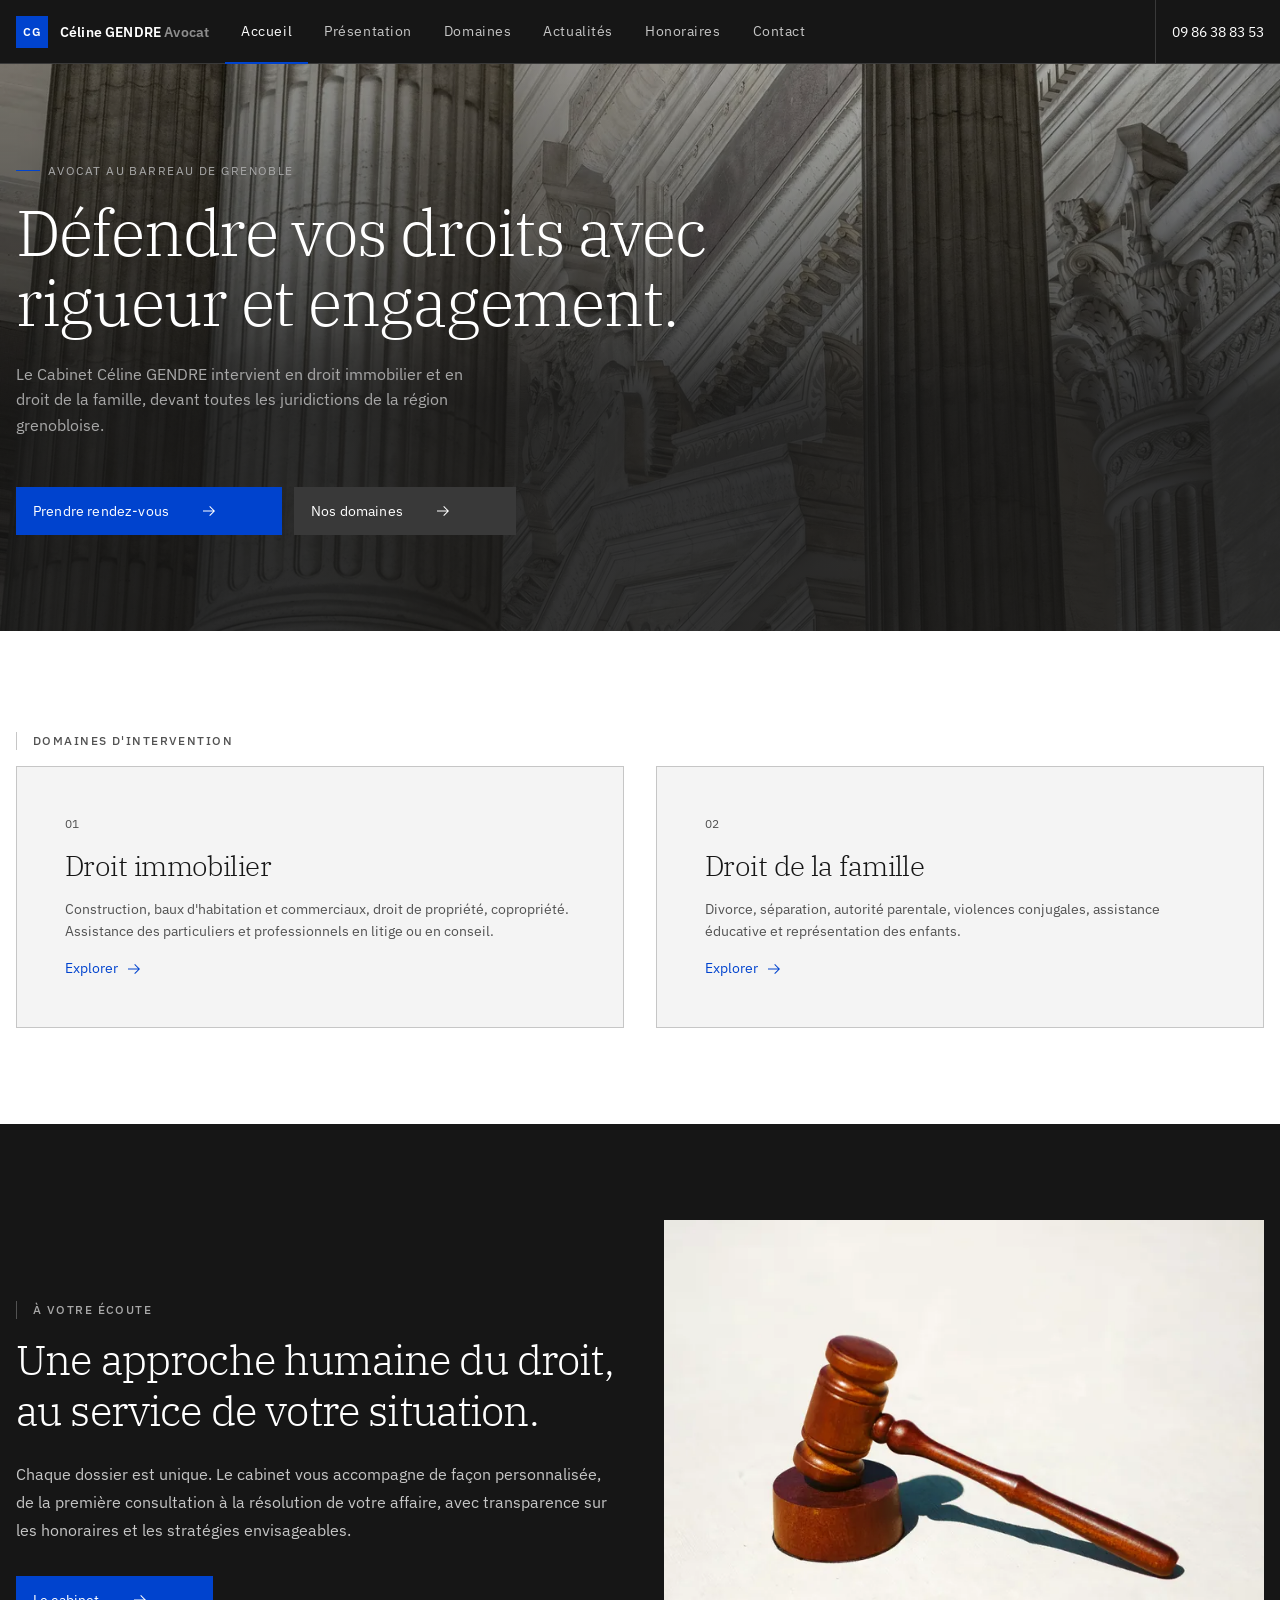
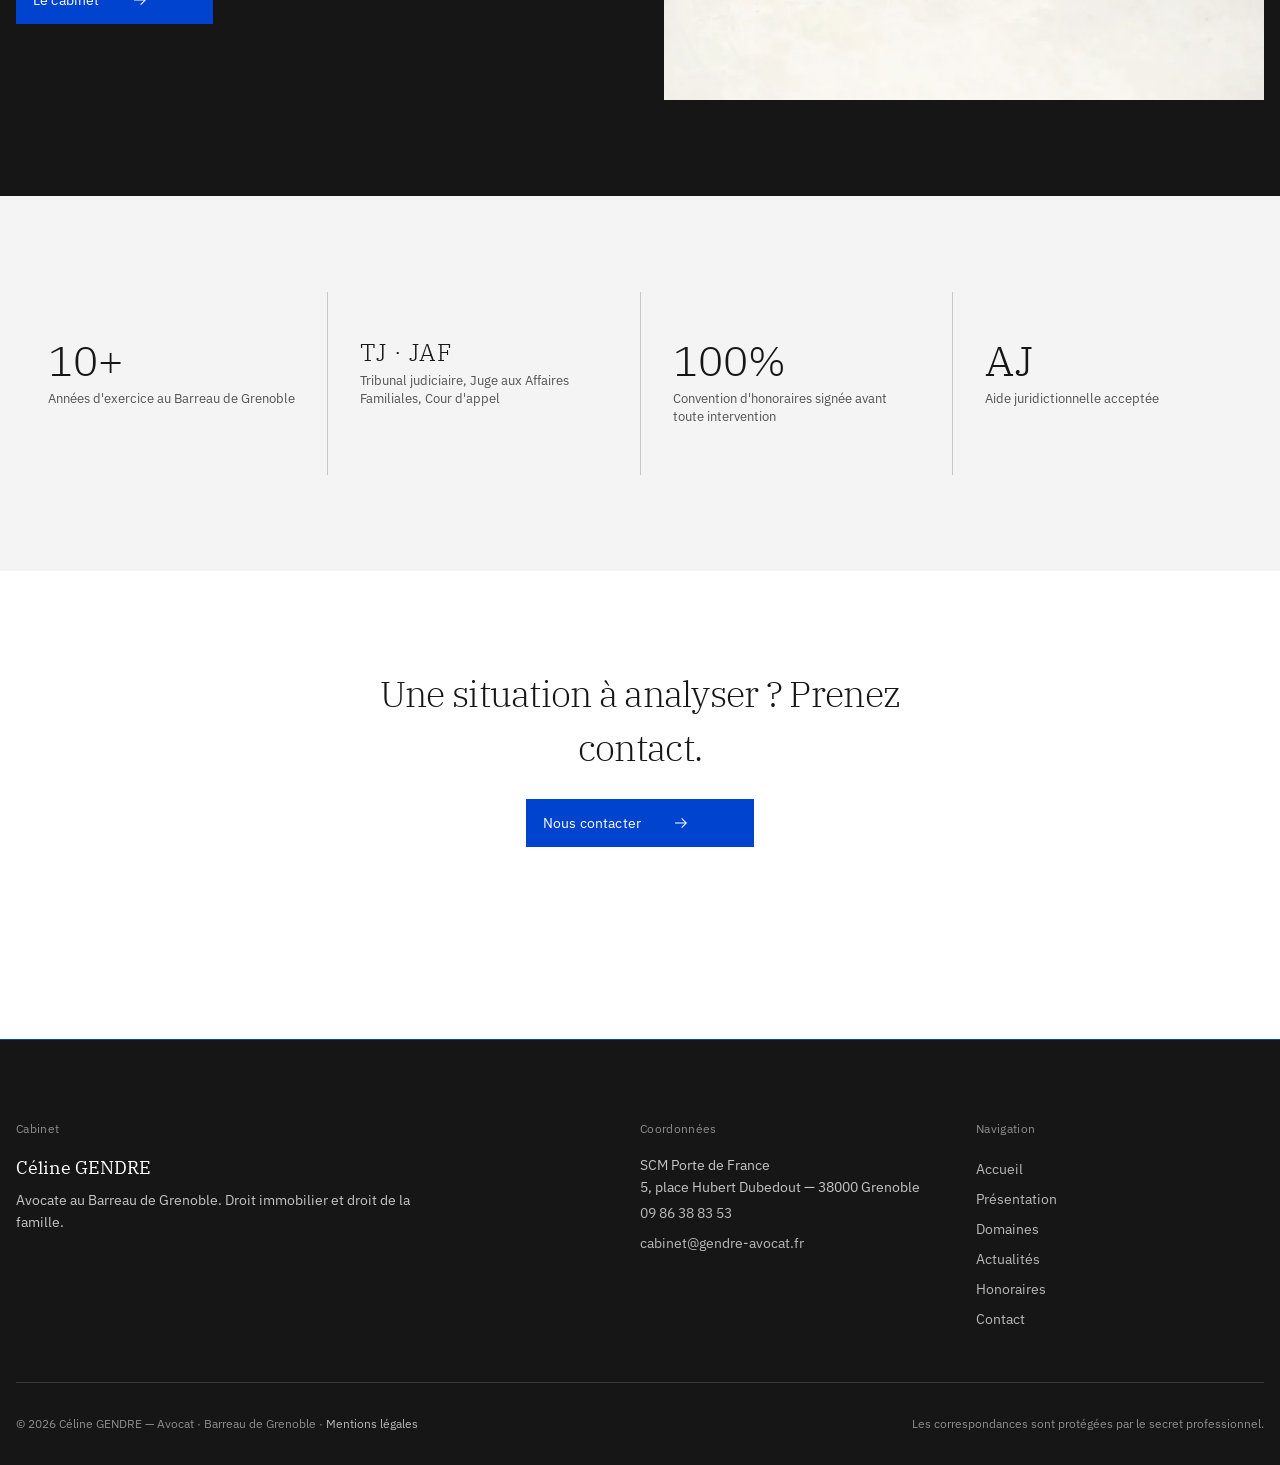
==== index.html @ 523e9cae "fix(audit): P1–P3 fixes — perf, a11y, theming, responsive, distill - Perf: add fetchpriority preload" ====
<!DOCTYPE html>
<html lang="fr">
<head>
<meta charset="UTF-8" />
<meta name="viewport" content="width=device-width, initial-scale=1" />
<title>Cabinet Céline GENDRE — Avocate à Grenoble</title>
<meta name="description" content="Cabinet d'avocat à Grenoble spécialisé en droit immobilier et droit de la famille. Céline GENDRE, avocate au Barreau de Grenoble." />
<link rel="canonical" href="https://gendre-avocat.fr/" />
<meta property="og:type" content="website" />
<meta property="og:url" content="https://gendre-avocat.fr/" />
<meta property="og:title" content="Cabinet Céline GENDRE — Avocate à Grenoble" />
<meta property="og:description" content="Cabinet d'avocat à Grenoble spécialisé en droit immobilier et droit de la famille. Céline GENDRE, avocate au Barreau de Grenoble." />
<meta property="og:image" content="https://gendre-avocat.fr/assets/images/image-5.webp" />
<meta name="twitter:card" content="summary_large_image" />
<link rel="preload" as="image" href="assets/images/image-5.webp" fetchpriority="high" />
<link rel="stylesheet" href="assets/carbon.css" />
<style>
  /* ---- Hero pleine page ---- */
  .hero {
    position: relative;
    min-height: 560px;
    display: flex;
    align-items: flex-end;
    background-image: url('assets/images/image-5.webp');
    background-size: cover;
    background-position: center;
    padding: var(--sp-12) 0;
  }
  .hero::before {
    content: '';
    position: absolute;
    inset: 0;
    background: linear-gradient(to top, rgba(22,22,22,0.88) 40%, rgba(22,22,22,0.30) 100%);
  }
  .hero > .cds-container { position: relative; z-index: 1; }
  @media (max-width: 671px) { .hero { min-height: 360px; } }

  .hero__eyebrow {
    font-size: 12px;
    letter-spacing: 0.12em;
    text-transform: uppercase;
    color: var(--text-placeholder);
    margin-bottom: var(--sp-05);
    display: flex;
    align-items: center;
    gap: var(--sp-03);
  }
  .hero__eyebrow::before { content: ''; display: block; width: 24px; height: 1px; background: var(--interactive); }
  .hero__title {
    font-family: 'IBM Plex Serif', Georgia, serif;
    font-size: clamp(36px, 6vw, 64px);
    font-weight: 300;
    line-height: 1.1;
    color: var(--text-on-color);
    max-width: 720px;
    margin-bottom: var(--sp-06);
  }
  .hero__subtitle {
    font-size: 16px;
    color: var(--text-placeholder);
    max-width: 480px;
    margin-bottom: var(--sp-09);
    line-height: 1.6;
  }
  .hero__actions { display: flex; flex-wrap: wrap; gap: var(--sp-04); }

  /* ---- Section Domaines ---- */
  .home-domains { padding: var(--sp-12) 0; }
  .home-domains__grid {
    display: grid;
    grid-template-columns: 1fr;
    gap: var(--sp-05);
  }
  @media (min-width: 672px) {
    .home-domains__grid { grid-template-columns: 1fr 1fr; gap: var(--sp-07); }
  }

  .domain-card {
    background: var(--layer-01);
    border: 1px solid var(--border-subtle);
    padding: var(--sp-09);
    display: flex;
    flex-direction: column;
    gap: var(--sp-05);
    text-decoration: none;
    color: var(--text-primary);
    transition: background-color 110ms cubic-bezier(0.2,0,.38,.9);
  }
  .domain-card:hover { background: var(--layer-hover-01); color: var(--text-primary); text-decoration: none; }
  .domain-card__num { font-size: 12px; letter-spacing: 0.32px; color: var(--text-secondary); }
  .domain-card__title {
    font-family: 'IBM Plex Serif', Georgia, serif;
    font-size: 28px;
    font-weight: 300;
    line-height: 1.2;
  }
  .domain-card__body { font-size: 14px; line-height: 22px; color: var(--text-secondary); flex: 1; }
  .domain-card__link {
    display: inline-flex;
    align-items: center;
    gap: var(--sp-03);
    font-size: 14px;
    color: var(--interactive);
    margin-top: auto;
  }
  .domain-card__link svg { transition: transform 110ms cubic-bezier(0.2,0,.38,.9); }
  .domain-card:hover .domain-card__link svg { transform: translateX(4px); }

  /* ---- Section Approche ---- */
  .home-approche {
    background: var(--header-bg);
    color: var(--text-on-color);
    padding: var(--sp-12) 0;
  }
  .home-approche__grid {
    display: grid;
    grid-template-columns: 1fr;
    gap: var(--sp-09);
    align-items: center;
  }
  @media (min-width: 1056px) {
    .home-approche__grid { grid-template-columns: 1fr 1fr; }
  }
  .home-approche__title {
    font-family: 'IBM Plex Serif', Georgia, serif;
    font-size: clamp(28px, 4vw, 42px);
    font-weight: 300;
    line-height: 1.2;
    color: var(--text-on-color);
    margin-bottom: var(--sp-06);
  }
  .home-approche__body { font-size: 16px; line-height: 1.75; color: var(--on-dark-mute); margin-bottom: var(--sp-07); }
  .home-approche__img {
    width: 100%;
    aspect-ratio: 4/3;
    object-fit: cover;
    display: block;
  }

  /* ---- Chiffres ---- */
  .home-stats { padding: var(--sp-12) 0; background: var(--layer-01); }
  .home-stats__grid {
    display: grid;
    grid-template-columns: repeat(2, 1fr);
    gap: 1px;
    background: var(--border-subtle);
  }
  @media (min-width: 672px) {
    .home-stats__grid { grid-template-columns: repeat(4, 1fr); }
  }
  .stat-cell {
    background: var(--layer-01);
    padding: var(--sp-09) var(--sp-07);
    display: flex;
    flex-direction: column;
    gap: var(--sp-03);
  }
  .stat-cell__num {
    font-family: 'IBM Plex Serif', Georgia, serif;
    font-size: 42px;
    font-weight: 300;
    color: var(--text-primary);
    line-height: 1;
  }
  .stat-cell__label { font-size: 13px; color: var(--text-secondary); line-height: 1.4; }
  .stat-cell__num--text { font-size: 24px; letter-spacing: 0.04em; }

  /* ---- CTA ---- */
  .home-cta { padding: var(--sp-12) 0; text-align: center; }
  .home-cta__title {
    font-family: 'IBM Plex Serif', Georgia, serif;
    font-size: clamp(24px, 3vw, 36px);
    font-weight: 300;
    margin-bottom: var(--sp-06);
    max-width: 560px;
    margin-left: auto;
    margin-right: auto;
  }
</style>
</head>
<body>

<a href="#main-content" class="sr-only focusable">Aller au contenu principal</a>

<header class="cds-header">
  <div class="cds-header__inner">
    <a class="cds-header__brand" href="index.html">
      <span class="cds-header__brand-mark" aria-hidden="true"></span>
      <span>Céline GENDRE&nbsp;<span style="color:var(--on-dark-subtle);">Avocat</span></span>
    </a>
    <button class="cds-header__menu-toggle" data-menu-toggle aria-label="Menu" aria-expanded="false">
      <svg width="20" height="20" viewBox="0 0 32 32" fill="currentColor"><rect x="4" y="8" width="24" height="2"/><rect x="4" y="15" width="24" height="2"/><rect x="4" y="22" width="24" height="2"/></svg>
    </button>
    <nav class="cds-header__nav" aria-label="Navigation principale">
      <a href="index.html" aria-current="page">Accueil</a>
      <a href="presentation.html">Présentation</a>
      <a href="domaines.html">Domaines</a>
      <a href="actualites.html">Actualités</a>
      <a href="honoraires.html">Honoraires</a>
      <a href="contact.html">Contact</a>
    </nav>
    <div class="cds-header__spacer"></div>
    <a class="cds-header__action" href="tel:+33986388353"><span style="font-variant-numeric:tabular-nums;">09 86 38 83 53</span></a>
  </div>
</header>

<main id="main-content">

  <section class="hero">
    <div class="cds-container">
      <p class="hero__eyebrow">Avocat au Barreau de Grenoble</p>
      <h1 class="hero__title">Défendre vos droits avec rigueur et engagement.</h1>
      <p class="hero__subtitle">Le Cabinet Céline GENDRE intervient en droit immobilier et en droit de la famille, devant toutes les juridictions de la région grenobloise.</p>
      <div class="hero__actions">
        <a class="cds-btn cds-btn--primary" href="contact.html">
          Prendre rendez-vous
          <svg class="cds-btn__icon" viewBox="0 0 32 32" fill="currentColor"><path d="M18 6l-1.43 1.39L24.15 15H4v2h20.15l-7.58 7.61L18 26l10-10z"/></svg>
        </a>
        <a class="cds-btn cds-btn--secondary" href="domaines.html">
          Nos domaines
          <svg class="cds-btn__icon" viewBox="0 0 32 32" fill="currentColor"><path d="M18 6l-1.43 1.39L24.15 15H4v2h20.15l-7.58 7.61L18 26l10-10z"/></svg>
        </a>
      </div>
    </div>
  </section>

  <section class="home-domains">
    <div class="cds-container">
      <span class="cds-eyebrow">Domaines d'intervention</span>
      <div class="home-domains__grid">
        <a class="domain-card" href="domaines.html#immobilier">
          <span class="domain-card__num">01</span>
          <h2 class="domain-card__title">Droit immobilier</h2>
          <p class="domain-card__body">Construction, baux d'habitation et commerciaux, droit de propriété, copropriété. Assistance des particuliers et professionnels en litige ou en conseil.</p>
          <span class="domain-card__link">
            Explorer
            <svg width="16" height="16" viewBox="0 0 32 32" fill="currentColor"><path d="M18 6l-1.43 1.39L24.15 15H4v2h20.15l-7.58 7.61L18 26l10-10z"/></svg>
          </span>
        </a>
        <a class="domain-card" href="domaines.html#famille">
          <span class="domain-card__num">02</span>
          <h2 class="domain-card__title">Droit de la famille</h2>
          <p class="domain-card__body">Divorce, séparation, autorité parentale, violences conjugales, assistance éducative et représentation des enfants.</p>
          <span class="domain-card__link">
            Explorer
            <svg width="16" height="16" viewBox="0 0 32 32" fill="currentColor"><path d="M18 6l-1.43 1.39L24.15 15H4v2h20.15l-7.58 7.61L18 26l10-10z"/></svg>
          </span>
        </a>
      </div>
    </div>
  </section>

  <section class="home-approche">
    <div class="cds-container">
      <div class="home-approche__grid">
        <div>
          <span class="cds-eyebrow" style="color:var(--text-placeholder); border-color:var(--text-secondary);">À votre écoute</span>
          <h2 class="home-approche__title">Une approche humaine du droit, au service de votre situation.</h2>
          <p class="home-approche__body">Chaque dossier est unique. Le cabinet vous accompagne de façon personnalisée, de la première consultation à la résolution de votre affaire, avec transparence sur les honoraires et les stratégies envisageables.</p>
          <a class="cds-btn cds-btn--primary" href="presentation.html">
            Le cabinet
            <svg class="cds-btn__icon" viewBox="0 0 32 32" fill="currentColor"><path d="M18 6l-1.43 1.39L24.15 15H4v2h20.15l-7.58 7.61L18 26l10-10z"/></svg>
          </a>
        </div>
        <img class="home-approche__img" src="assets/images/image-7.webp" alt="Consultation au cabinet d'avocat" width="640" height="480" loading="lazy" />
      </div>
    </div>
  </section>

  <section class="home-stats" aria-label="Le cabinet en chiffres">
    <div class="cds-container">
      <div class="home-stats__grid">
        <div class="stat-cell">
          <span class="stat-cell__num">10+</span>
          <span class="stat-cell__label">Années d'exercice au Barreau de Grenoble</span>
        </div>
        <div class="stat-cell">
          <span class="stat-cell__num stat-cell__num--text">TJ · JAF</span>
          <span class="stat-cell__label">Tribunal judiciaire, Juge aux Affaires Familiales, Cour d'appel</span>
        </div>
        <div class="stat-cell">
          <span class="stat-cell__num">100%</span>
          <span class="stat-cell__label">Convention d'honoraires signée avant toute intervention</span>
        </div>
        <div class="stat-cell">
          <span class="stat-cell__num">AJ</span>
          <span class="stat-cell__label">Aide juridictionnelle acceptée</span>
        </div>
      </div>
    </div>
  </section>

  <section class="home-cta">
    <div class="cds-container">
      <h2 class="home-cta__title">Une situation à analyser ? Prenez contact.</h2>
      <a class="cds-btn cds-btn--primary" href="contact.html" style="margin:0 auto;">
        Nous contacter
        <svg class="cds-btn__icon" viewBox="0 0 32 32" fill="currentColor"><path d="M18 6l-1.43 1.39L24.15 15H4v2h20.15l-7.58 7.61L18 26l10-10z"/></svg>
      </a>
    </div>
  </section>

</main>

<footer class="cds-footer">
  <div class="cds-container">
    <div class="cds-footer__grid">
      <div class="cds-footer__col">
        <h3>Cabinet</h3>
        <div class="cds-footer__brand-name">Céline GENDRE</div>
        <p class="cds-footer__tagline">Avocate au Barreau de Grenoble. Droit immobilier et droit de la famille.</p>
      </div>
      <div class="cds-footer__col">
        <h3>Coordonnées</h3>
        <ul>
          <li>SCM Porte de France</li>
          <li>5, place Hubert Dubedout — 38000 Grenoble</li>
          <li><a href="tel:+33986388353">09 86 38 83 53</a></li>
          <li><a href="mailto:cabinet@gendre-avocat.fr">cabinet@gendre-avocat.fr</a></li>
        </ul>
      </div>
      <div class="cds-footer__col">
        <h3>Navigation</h3>
        <nav aria-label="Navigation secondaire">
          <ul>
            <li><a href="index.html">Accueil</a></li>
            <li><a href="presentation.html">Présentation</a></li>
            <li><a href="domaines.html">Domaines</a></li>
            <li><a href="actualites.html">Actualités</a></li>
            <li><a href="honoraires.html">Honoraires</a></li>
            <li><a href="contact.html">Contact</a></li>
          </ul>
        </nav>
      </div>
    </div>
    <div class="cds-footer__bottom">
      <span>© 2026 Céline GENDRE — Avocat · Barreau de Grenoble · <a href="mentions-legales.html">Mentions légales</a></span>
      <span>Les correspondances sont protégées par le secret professionnel.</span>
    </div>
  </div>
</footer>

<script src="assets/site.js"></script>
</body>
</html>
---- assets/carbon.css ----
/* =========================================================
   IBM Carbon — tokens & primitives
   Cabinet Céline GENDRE — Avocat au Barreau de Grenoble
   ========================================================= */

/* IBM Plex — auto-hébergé (RGPD compliant, pas de dépendance Google) */
@font-face { font-family:'IBM Plex Sans';  src:url('fonts/ibm-plex-sans-300.woff2') format('woff2'); font-weight:300; font-style:normal; font-display:swap; }
@font-face { font-family:'IBM Plex Sans';  src:url('fonts/ibm-plex-sans-400.woff2') format('woff2'); font-weight:400; font-style:normal; font-display:swap; }
@font-face { font-family:'IBM Plex Sans';  src:url('fonts/ibm-plex-sans-500.woff2') format('woff2'); font-weight:500; font-style:normal; font-display:swap; }
@font-face { font-family:'IBM Plex Sans';  src:url('fonts/ibm-plex-sans-600.woff2') format('woff2'); font-weight:600; font-style:normal; font-display:swap; }
@font-face { font-family:'IBM Plex Serif'; src:url('fonts/ibm-plex-serif-300.woff2') format('woff2'); font-weight:300; font-style:normal; font-display:swap; }
@font-face { font-family:'IBM Plex Serif'; src:url('fonts/ibm-plex-serif-400.woff2') format('woff2'); font-weight:400; font-style:normal; font-display:swap; }
@font-face { font-family:'IBM Plex Serif'; src:url('fonts/ibm-plex-serif-500.woff2') format('woff2'); font-weight:500; font-style:normal; font-display:swap; }
@font-face { font-family:'IBM Plex Serif'; src:url('fonts/ibm-plex-serif-600.woff2') format('woff2'); font-weight:600; font-style:normal; font-display:swap; }
@font-face { font-family:'IBM Plex Mono';  src:url('fonts/ibm-plex-mono-400.woff2') format('woff2'); font-weight:400; font-style:normal; font-display:swap; }
@font-face { font-family:'IBM Plex Mono';  src:url('fonts/ibm-plex-mono-500.woff2') format('woff2'); font-weight:500; font-style:normal; font-display:swap; }

/* ---------- Reset minimal ---------- */
*,
*::before,
*::after { box-sizing: border-box; }

html { scroll-behavior: smooth; }

html, body { margin: 0; padding: 0; }

body {
  font-family: 'IBM Plex Sans', 'Helvetica Neue', Arial, sans-serif;
  font-size: 16px;
  line-height: 1.5;
  color: var(--text-primary);
  background-color: var(--background);
  -webkit-font-smoothing: antialiased;
  text-rendering: optimizeLegibility;
}

img { max-width: 100%; display: block; }

button { font-family: inherit; cursor: pointer; }

a { color: var(--interactive); text-decoration: none; }
a:hover { color: var(--interactive-hover); text-decoration: underline; }
a:visited { color: var(--interactive); } /* on garde l'interactif sobre, pas de violet */

/* Focus universel — Carbon style */
:focus-visible {
  outline: 2px solid var(--interactive);
  outline-offset: 0;
}

/* ---------- Tokens (custom props) ---------- */
:root {
  /* Couleurs */
  --background: #ffffff;
  --layer-01: #f4f4f4;
  --layer-02: #ffffff;
  --layer-hover-01: #e8e8e8;
  --layer-active-01: #c6c6c6;
  --layer-selected-01: #e0e0e0;
  --layer-selected-inverse: #393939;

  --text-primary: #161616;
  --text-secondary: #525252;
  --text-placeholder: #a8a8a8;
  --text-on-color: #ffffff;
  --text-disabled: #c6c6c6;

  --interactive: #0043ce;         /* Blue 70 — 7,06:1 sur blanc (WCAG AAA) */
  --interactive-hover: #002d9c;  /* Blue 80 */
  --interactive-active: #001d6c; /* Blue 90 */

  --border-subtle: #c6c6c6;
  --border-strong: #8d8d8d;
  --border-inverse: #161616;
  --border-interactive: #0043ce;

  --support-error: #da1e28;
  --support-success: #24a148;
  --support-warning: #f1c21b;
  --support-info: #0043ce;

  --header-bg: #161616;
  --header-border: #393939;

  /* Spacing — multiples de 8px (sauf 02/01 micro) */
  --sp-01: 2px;
  --sp-02: 4px;
  --sp-03: 8px;
  --sp-04: 12px;
  --sp-05: 16px;
  --sp-06: 24px;
  --sp-07: 32px;
  --sp-08: 40px;
  --sp-09: 48px;
  --sp-10: 64px;
  --sp-11: 80px;
  --sp-12: 96px;
  --sp-13: 160px;

  /* Texte sur fonds sombres */
  --on-dark-mute: #c6c6c6;
  --on-dark-subtle: #8d8d8d;

  /* Overlays */
  --overlay-dark: rgba(22, 22, 22, 0.72);

  /* Header interaction */
  --header-hover: var(--header-hover);
  --btn-secondary-hover: #4c4c4c;

  /* Grid */
  --max-w: 1584px;

  /* Motion */
  --dur-fast-01: 70ms;
  --dur-fast-02: 110ms;
  --dur-mod-01: 150ms;
  --dur-mod-02: 240ms;
  --easing-standard: cubic-bezier(0.2, 0, 0.38, 0.9);
  --easing-entrance: cubic-bezier(0, 0, 0.38, 0.9);
  --easing-exit: cubic-bezier(0.2, 0, 1, 0.9);
}

/* ---------- Typographie tokens ---------- */
.t-label-01      { font-size: 12px; line-height: 16px; letter-spacing: 0.32px; font-weight: 400; }
.t-helper-01     { font-size: 12px; line-height: 16px; letter-spacing: 0.32px; font-weight: 400; color: var(--text-secondary); }
.t-body-c-01     { font-size: 14px; line-height: 18px; letter-spacing: 0.16px; font-weight: 400; }
.t-body-c-02     { font-size: 16px; line-height: 22px; letter-spacing: 0;      font-weight: 400; }
.t-body-01       { font-size: 14px; line-height: 20px; letter-spacing: 0.16px; font-weight: 400; }
.t-body-02       { font-size: 16px; line-height: 24px; letter-spacing: 0;      font-weight: 400; }
.t-heading-01    { font-size: 14px; line-height: 20px; letter-spacing: 0.16px; font-weight: 600; }
.t-heading-02    { font-size: 16px; line-height: 24px; letter-spacing: 0;      font-weight: 600; }
.t-heading-03    { font-size: 20px; line-height: 28px; letter-spacing: 0;      font-weight: 400; }
.t-heading-04    { font-size: 28px; line-height: 36px; letter-spacing: 0;      font-weight: 400; }
.t-heading-05    { font-size: 32px; line-height: 40px; letter-spacing: 0;      font-weight: 400; }
.t-heading-06    { font-size: 42px; line-height: 50px; letter-spacing: 0;      font-weight: 300; }
.t-heading-07    { font-size: 54px; line-height: 64px; letter-spacing: 0;      font-weight: 300; }
.t-display-01    { font-size: 42px; line-height: 50px; letter-spacing: 0;      font-weight: 300; }
.t-display-02    { font-size: 54px; line-height: 64px; letter-spacing: 0;      font-weight: 300; }

/* L'overline en label compact, façon Carbon */
.t-overline {
  font-size: 12px;
  letter-spacing: 0.32px;
  font-weight: 400;
  text-transform: none;
  color: var(--text-secondary);
}

/* Reset des h1..h6 — on s'appuie sur les classes ci-dessus */
h1, h2, h3, h4, h5, h6 {
  margin: 0;
  font-weight: 400;
  color: var(--text-primary);
}

p { margin: 0; line-height: 1.75; }

/* Titres serif — affinage éditorial global */
h1, h2, h3, h4, h5, h6,
.t-heading-04, .t-heading-05, .t-heading-06, .t-heading-07,
.t-display-01, .t-display-02 {
  letter-spacing: -0.02em;
}

/* ---------- Layout : grille 16 colonnes ---------- */
.cds-grid {
  width: 100%;
  max-width: var(--max-w);
  margin: 0 auto;
  padding: 0 var(--sp-05);
  display: grid;
  grid-template-columns: repeat(4, 1fr);
  column-gap: var(--sp-05);
}

@media (min-width: 672px) {
  .cds-grid {
    grid-template-columns: repeat(8, 1fr);
    padding: 0 var(--sp-05);
  }
}
@media (min-width: 1056px) {
  .cds-grid {
    grid-template-columns: repeat(16, 1fr);
    column-gap: var(--sp-07);
    padding: 0 var(--sp-05);
  }
}
@media (min-width: 1584px) {
  .cds-grid {
    padding: 0 var(--sp-07);
  }
}

/* Conteneur classique sans grille (sections de prose) */
.cds-container {
  width: 100%;
  max-width: var(--max-w);
  margin: 0 auto;
  padding: 0 var(--sp-05);
}
@media (min-width: 1584px) {
  .cds-container { padding: 0 var(--sp-07); }
}

/* ---------- Header ---------- */
.cds-header {
  position: sticky;
  top: 0;
  z-index: 50;
  background-color: var(--header-bg);
  color: #ffffff;
  height: 64px;
  display: flex;
  align-items: stretch;
  border-bottom: 1px solid var(--header-border);
}

.cds-header__inner {
  display: flex;
  align-items: stretch;
  width: 100%;
  max-width: var(--max-w);
  margin: 0 auto;
  padding: 0;
}

.cds-header__brand {
  display: flex;
  align-items: center;
  padding: 0 var(--sp-05);
  height: 64px;
  color: #ffffff;
  font-size: 14px;
  font-weight: 600;
  letter-spacing: 0.16px;
  text-decoration: none;
  white-space: nowrap;
}
.cds-header__brand:hover { color: #ffffff; text-decoration: none; background-color: var(--header-hover); }
.cds-header__brand-mark {
  display: inline-block;
  width: 32px;
  height: 32px;
  margin-right: var(--sp-04);
  background-color: var(--interactive);
  border: none;
  position: relative;
}
.cds-header__brand-mark::after {
  content: 'CG';
  position: absolute;
  inset: 0;
  display: flex;
  align-items: center;
  justify-content: center;
  font-size: 12px;
  letter-spacing: 0.5px;
  font-weight: 600;
  color: #ffffff;
}

.cds-header__nav {
  display: flex;
  align-items: stretch;
  gap: 0;
}

.cds-header__nav a {
  display: inline-flex;
  align-items: center;
  padding: 0 var(--sp-05);
  height: 64px;
  font-size: 14px;
  letter-spacing: 0.04em;
  color: #c6c6c6;
  text-decoration: none;
  border-bottom: 2px solid transparent;
  transition: background-color 150ms var(--easing-standard),
              color 150ms var(--easing-standard),
              opacity 150ms var(--easing-standard),
              border-color 150ms var(--easing-standard);
}
.cds-header__nav a:hover {
  background-color: var(--header-hover);
  color: #ffffff;
  text-decoration: none;
  opacity: 1;
}
.cds-header__nav a[aria-current="page"] {
  color: #ffffff;
  border-bottom-color: var(--interactive);
}

.cds-header__spacer { flex: 1; }

.cds-header__action {
  display: inline-flex;
  align-items: center;
  padding: 0 var(--sp-05);
  height: 64px;
  background-color: transparent;
  color: #ffffff;
  font-size: 14px;
  border: none;
  border-left: 1px solid var(--header-border);
  text-decoration: none;
}
.cds-header__action:hover {
  background-color: var(--interactive);
  color: #ffffff;
  text-decoration: none;
}

/* Menu mobile */
.cds-header__menu-toggle {
  display: none;
  align-items: center;
  justify-content: center;
  width: 64px;
  height: 64px;
  background: transparent;
  border: none;
  color: #ffffff;
  padding: 0;
}
.cds-header__menu-toggle:hover { background-color: var(--header-hover); }

@media (max-width: 671px) {
  .cds-header__action {
    padding: 0 var(--sp-03);
    font-size: 12px;
    letter-spacing: -0.01em;
    border-left: none;
  }
}

@media (max-width: 1055px) {
  .cds-header__menu-toggle { display: inline-flex; }
  .cds-header__nav {
    position: absolute;
    top: 64px;
    left: 0;
    right: 0;
    flex-direction: column;
    background-color: var(--header-bg);
    border-bottom: 1px solid var(--header-border);
    display: none;
  }
  .cds-header__nav[data-open="true"] { display: flex; }
  .cds-header__nav a {
    height: 48px;
    border-bottom: 1px solid var(--header-border);
    padding: 0 var(--sp-05);
  }
  .cds-header__nav a[aria-current="page"] {
    border-bottom-color: var(--header-border);
    border-left: 4px solid var(--interactive);
    padding-left: var(--sp-04);
  }
}

/* ---------- Boutons ---------- */
.cds-btn {
  position: relative;
  display: inline-flex;
  align-items: center;
  justify-content: space-between;
  gap: var(--sp-07);
  min-height: 48px;
  padding: var(--sp-04) var(--sp-10) var(--sp-04) var(--sp-05);
  font-family: inherit;
  font-size: 14px;
  line-height: 18px;
  letter-spacing: 0.16px;
  font-weight: 400;
  border: 1px solid transparent;
  border-radius: 0;
  cursor: pointer;
  text-decoration: none;
  transition: background-color var(--dur-fast-01) var(--easing-standard),
              border-color var(--dur-fast-01) var(--easing-standard),
              color var(--dur-fast-01) var(--easing-standard);
  max-width: min(320px, 100%);
}
.cds-btn:hover { text-decoration: none; }

.cds-btn__icon {
  flex: 0 0 auto;
  width: 16px;
  height: 16px;
  margin-left: auto;
}

/* Primary */
.cds-btn--primary {
  background-color: var(--interactive);
  color: var(--text-on-color);
  border-color: var(--interactive);
}
.cds-btn--primary:hover { background-color: var(--interactive-hover); border-color: var(--interactive-hover); color: var(--text-on-color); }
.cds-btn--primary:active { background-color: var(--interactive-active); border-color: var(--interactive-active); }

/* Secondary */
.cds-btn--secondary {
  background-color: var(--layer-selected-inverse);
  color: var(--text-on-color);
  border-color: var(--layer-selected-inverse);
}
.cds-btn--secondary:hover { background-color: var(--btn-secondary-hover); border-color: var(--btn-secondary-hover); color: var(--text-on-color); }

/* Tertiary */
.cds-btn--tertiary {
  background-color: transparent;
  color: var(--interactive);
  border-color: var(--interactive);
}
.cds-btn--tertiary:hover { background-color: var(--interactive); color: var(--text-on-color); }

/* Ghost */
.cds-btn--ghost {
  background-color: transparent;
  color: var(--interactive);
  border-color: transparent;
  padding: var(--sp-04) var(--sp-05);
  justify-content: flex-start;
  gap: var(--sp-05);
}
.cds-btn--ghost:hover { background-color: var(--layer-hover-01); color: var(--interactive-hover); }

/* a:visited (0,1,1) beat .cds-btn--primary (0,1,0) — compound selectors restore correct text color */
a.cds-btn--primary:link, a.cds-btn--primary:visited { color: var(--text-on-color); }
a.cds-btn--secondary:link, a.cds-btn--secondary:visited { color: var(--text-on-color); }
a.cds-header__action:link, a.cds-header__action:visited { color: #ffffff; }

.cds-btn:focus-visible {
  outline: none;
  box-shadow: inset 0 0 0 1px var(--interactive), inset 0 0 0 2px #ffffff;
}

/* ---------- Tile / Card ---------- */
.cds-tile {
  background-color: var(--layer-01);
  border: 1px solid var(--border-subtle);
  border-radius: 0;
  padding: var(--sp-06);
  min-height: 64px;
  position: relative;
  display: flex;
  flex-direction: column;
}

a.cds-tile, button.cds-tile {
  text-decoration: none;
  color: var(--text-primary);
  text-align: left;
  width: 100%;
  cursor: pointer;
  transition: background-color var(--dur-fast-02) var(--easing-standard);
}
a.cds-tile:hover, button.cds-tile:hover {
  background-color: var(--layer-hover-01);
  color: var(--text-primary);
  text-decoration: none;
}

.cds-tile__eyebrow {
  font-size: 12px;
  line-height: 16px;
  letter-spacing: 0.32px;
  color: var(--text-secondary);
  margin-bottom: var(--sp-03);
}
.cds-tile__title {
  font-size: 20px;
  line-height: 28px;
  font-weight: 400;
  color: var(--text-primary);
  margin-bottom: var(--sp-05);
}
.cds-tile__body {
  font-size: 14px;
  line-height: 20px;
  color: var(--text-secondary);
  margin-bottom: var(--sp-06);
}
.cds-tile__cta {
  margin-top: auto;
  display: inline-flex;
  align-items: center;
  gap: var(--sp-03);
  font-size: 14px;
  color: var(--interactive);
}

/* Message d'erreur de champ */
.cds-field-error {
  display: block;
  font-size: 12px;
  line-height: 16px;
  letter-spacing: 0.32px;
  color: var(--support-error);
  margin-top: var(--sp-02);
  min-height: 16px;
}

/* ---------- Inputs ---------- */
.cds-field { display: flex; flex-direction: column; gap: var(--sp-03); margin-bottom: var(--sp-06); }
.cds-field__label {
  font-size: 12px;
  line-height: 16px;
  letter-spacing: 0.32px;
  color: var(--text-secondary);
}
.cds-input,
.cds-textarea {
  width: 100%;
  background-color: var(--layer-01);
  border: none;
  border-bottom: 1px solid var(--border-strong);
  border-radius: 0;
  padding: 0 var(--sp-05);
  height: 48px;
  font-family: inherit;
  font-size: 14px;
  line-height: 18px;
  color: var(--text-primary);
  transition: background-color var(--dur-fast-02) var(--easing-standard),
              border-color var(--dur-fast-02) var(--easing-standard);
}
.cds-textarea {
  height: auto;
  min-height: 144px;
  padding: var(--sp-04) var(--sp-05);
  resize: vertical;
}
.cds-input::placeholder,
.cds-textarea::placeholder { color: var(--text-placeholder); }
.cds-input:hover,
.cds-textarea:hover { background-color: var(--layer-hover-01); }
.cds-input:focus,
.cds-textarea:focus {
  outline: none;
  background-color: var(--layer-01);
  border-bottom-color: var(--interactive);
  box-shadow: inset 0 -1px 0 0 var(--interactive);
}

/* ---------- Footer ---------- */
.cds-footer {
  background-color: var(--header-bg);
  color: #c6c6c6;
  padding: var(--sp-11) 0 var(--sp-07);
  margin-top: var(--sp-12);
  border-top: 1px solid var(--interactive);
}
.cds-footer a { color: #ffffff; opacity: 0.7; transition: opacity 150ms var(--easing-standard); }
.cds-footer a:hover { color: #ffffff; text-decoration: underline; opacity: 1; }

.cds-footer__grid {
  display: grid;
  grid-template-columns: 1fr;
  gap: var(--sp-07);
  padding-bottom: var(--sp-09);
  border-bottom: 1px solid var(--layer-selected-inverse);
}
@media (min-width: 672px) {
  .cds-footer__grid { grid-template-columns: 2fr 1fr 1fr; gap: var(--sp-09); }
}

.cds-footer__col h3 {
  font-size: 12px;
  letter-spacing: 0.32px;
  color: var(--on-dark-subtle);
  font-weight: 400;
  margin-bottom: var(--sp-05);
}
.cds-footer__col p,
.cds-footer__col li {
  font-size: 14px;
  line-height: 22px;
  color: var(--on-dark-mute);
}
.cds-footer__col ul { list-style: none; padding: 0; margin: 0; display: flex; flex-direction: column; gap: 0; }
.cds-footer__col li a { display: inline-block; padding: var(--sp-02) 0; line-height: 22px; }

.cds-footer__brand-name {
  color: #ffffff;
  font-size: 18px;
  font-weight: 400;
  letter-spacing: 0;
  margin-bottom: var(--sp-03);
  font-family: 'IBM Plex Serif', Georgia, serif;
}
.cds-footer__tagline {
  color: var(--on-dark-subtle);
  font-size: 14px;
  margin-bottom: var(--sp-06);
  max-width: 420px;
}

.cds-footer__bottom {
  padding-top: var(--sp-07);
  display: flex;
  flex-direction: column;
  gap: var(--sp-05);
  font-size: 12px;
  color: var(--on-dark-subtle);
}
@media (min-width: 672px) {
  .cds-footer__bottom { flex-direction: row; justify-content: space-between; align-items: center; }
}

/* ---------- Sections utilitaires ---------- */
.cds-section { padding: var(--sp-12) 0; }
.cds-section--sm { padding: var(--sp-10) 0; }
.cds-section--alt { background-color: var(--layer-01); }

.cds-eyebrow {
  display: inline-block;
  font-size: 12px;
  letter-spacing: 0.12em;
  text-transform: uppercase;
  color: var(--text-secondary);
  margin-bottom: var(--sp-05);
  padding-left: var(--sp-05);
  border-left: 1px solid var(--border-subtle);
  font-weight: 500;
}

/* Lien "voir plus" Carbon style avec flèche */
.cds-arrow-link {
  display: inline-flex;
  align-items: center;
  gap: var(--sp-04);
  color: var(--interactive);
  font-size: 14px;
  text-decoration: none;
}
.cds-arrow-link:hover { color: var(--interactive-hover); text-decoration: underline; }
.cds-arrow-link svg { transition: transform var(--dur-fast-02) var(--easing-standard); }
.cds-arrow-link:hover svg { transform: translateX(4px); }

/* Liste de définition Carbon-like */
.cds-deflist {
  display: grid;
  grid-template-columns: 1fr;
  border-top: 1px solid var(--border-subtle);
}
.cds-deflist > div {
  display: grid;
  grid-template-columns: 1fr;
  gap: var(--sp-03);
  padding: var(--sp-06) 0;
  border-bottom: 1px solid var(--border-subtle);
}
@media (min-width: 672px) {
  .cds-deflist > div { grid-template-columns: 200px 1fr; gap: var(--sp-07); }
}
.cds-deflist dt {
  font-size: 12px;
  letter-spacing: 0.32px;
  color: var(--text-secondary);
}
.cds-deflist dd {
  margin: 0;
  font-size: 16px;
  line-height: 24px;
  color: var(--text-primary);
}

/* ---------- Ancres — scroll-margin pour header sticky 64px ---------- */
[id] { scroll-margin-top: 80px; }

/* ---------- Reduced motion — désactive toutes les transitions ---------- */
@media (prefers-reduced-motion: reduce) {
  *,
  *::before,
  *::after {
    animation-duration: 0.01ms !important;
    animation-iteration-count: 1 !important;
    transition-duration: 0.01ms !important;
    scroll-behavior: auto !important;
  }
}

/* ---------- Accessibilité ---------- */
.sr-only {
  position: absolute; width: 1px; height: 1px;
  padding: 0; margin: -1px; overflow: hidden;
  clip: rect(0,0,0,0); white-space: nowrap; border: 0;
}
.sr-only.focusable:focus {
  position: static; width: auto; height: auto;
  overflow: visible; clip: auto; white-space: normal;
}

/* ---------- Animations site ---------- */

@keyframes hero-in {
  from { opacity: 0; transform: translateY(14px); }
  to   { opacity: 1; transform: translateY(0); }
}
.hero__eyebrow       { animation: hero-in 540ms var(--easing-entrance) both; }
.hero__title         { animation: hero-in 600ms 70ms  var(--easing-entrance) both; }
.hero__subtitle      { animation: hero-in 580ms 160ms var(--easing-entrance) both; }
.hero__actions       { animation: hero-in 560ms 250ms var(--easing-entrance) both; }
.page-hero__title    { animation: hero-in 560ms 60ms  var(--easing-entrance) both; }
.page-hero__subtitle { animation: hero-in 540ms 140ms var(--easing-entrance) both; }

.js-reveal {
  opacity: 0;
  transform: translateY(18px);
  transition: opacity 440ms var(--easing-entrance),
              transform 440ms var(--easing-entrance);
}
.js-reveal.is-visible { opacity: 1; transform: translateY(0); }

/* Scroll-driven hero parallax — progressive enhancement */
@supports (animation-timeline: scroll()) {
  @keyframes hero-px { to { background-position: center 26%; } }
  .hero, .page-hero {
    animation: hero-px linear both;
    animation-timeline: scroll(root);
    animation-range: 0 55vh;
  }
}
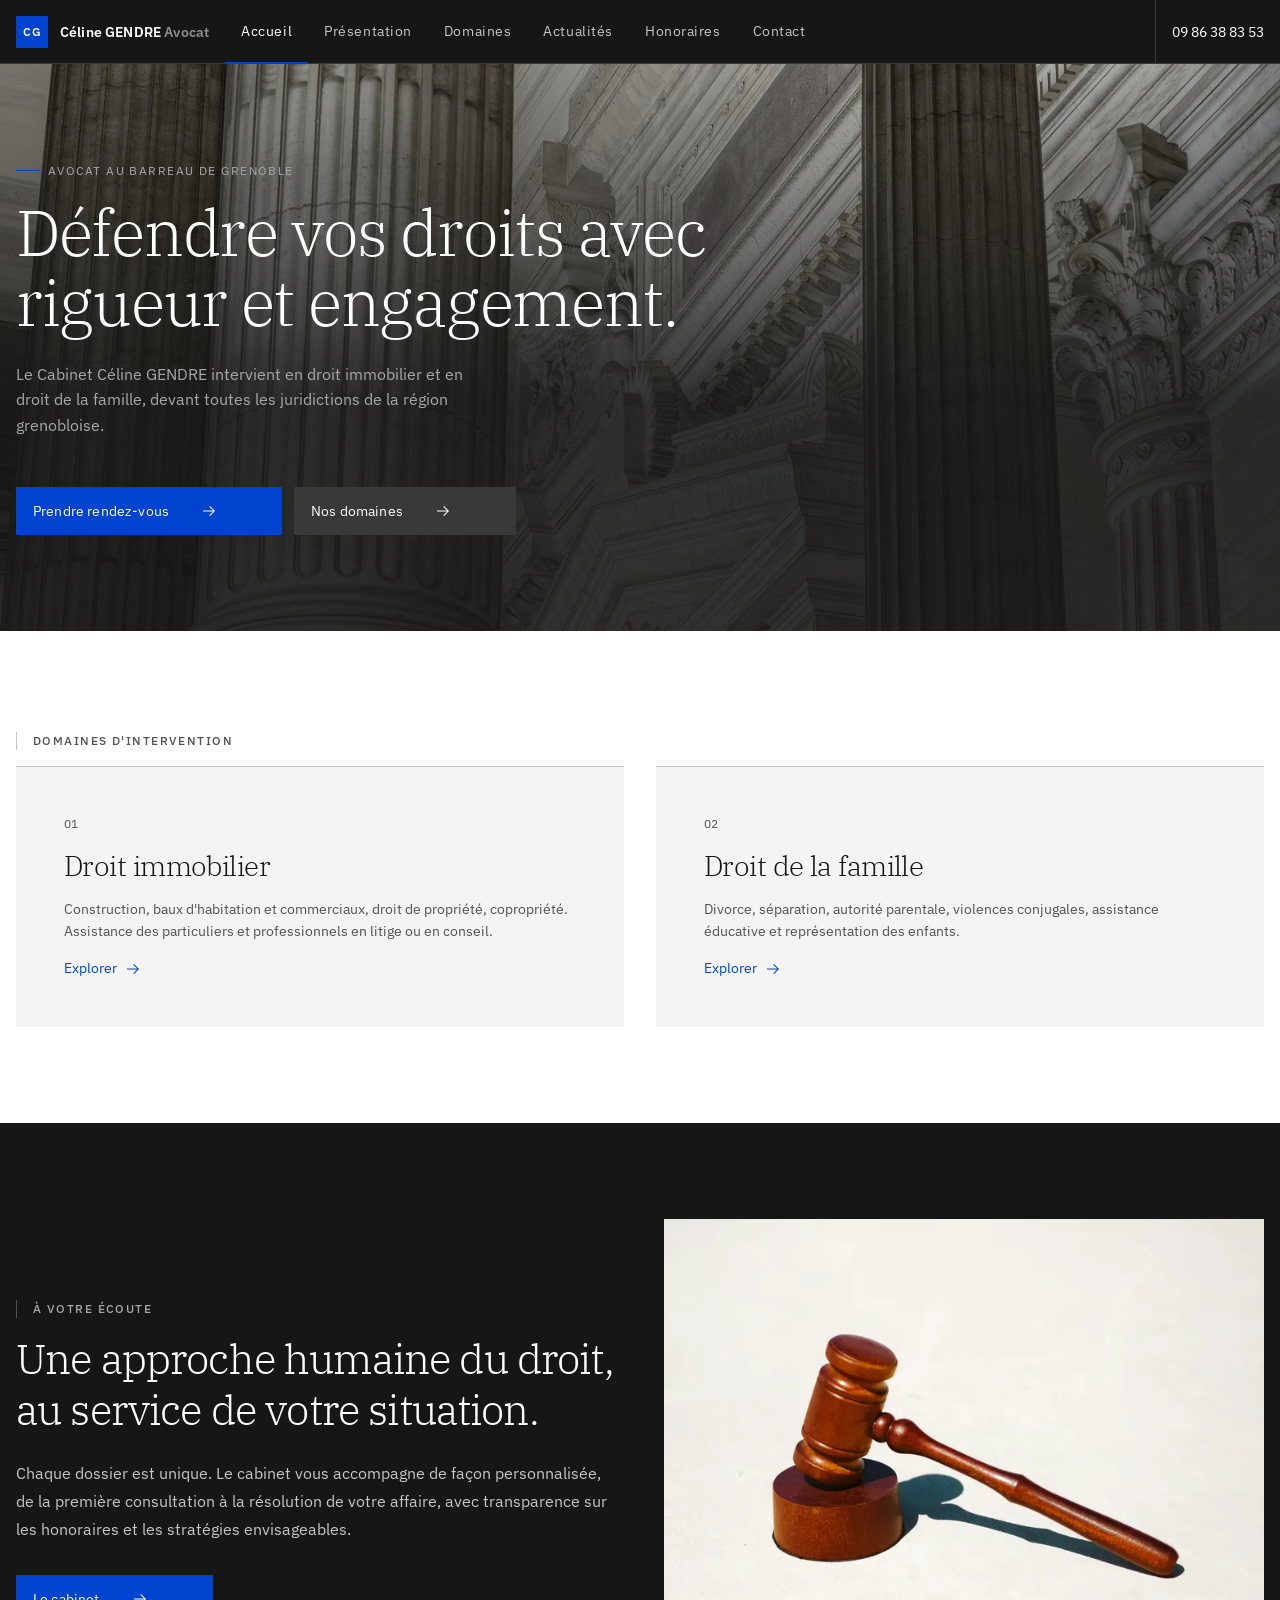
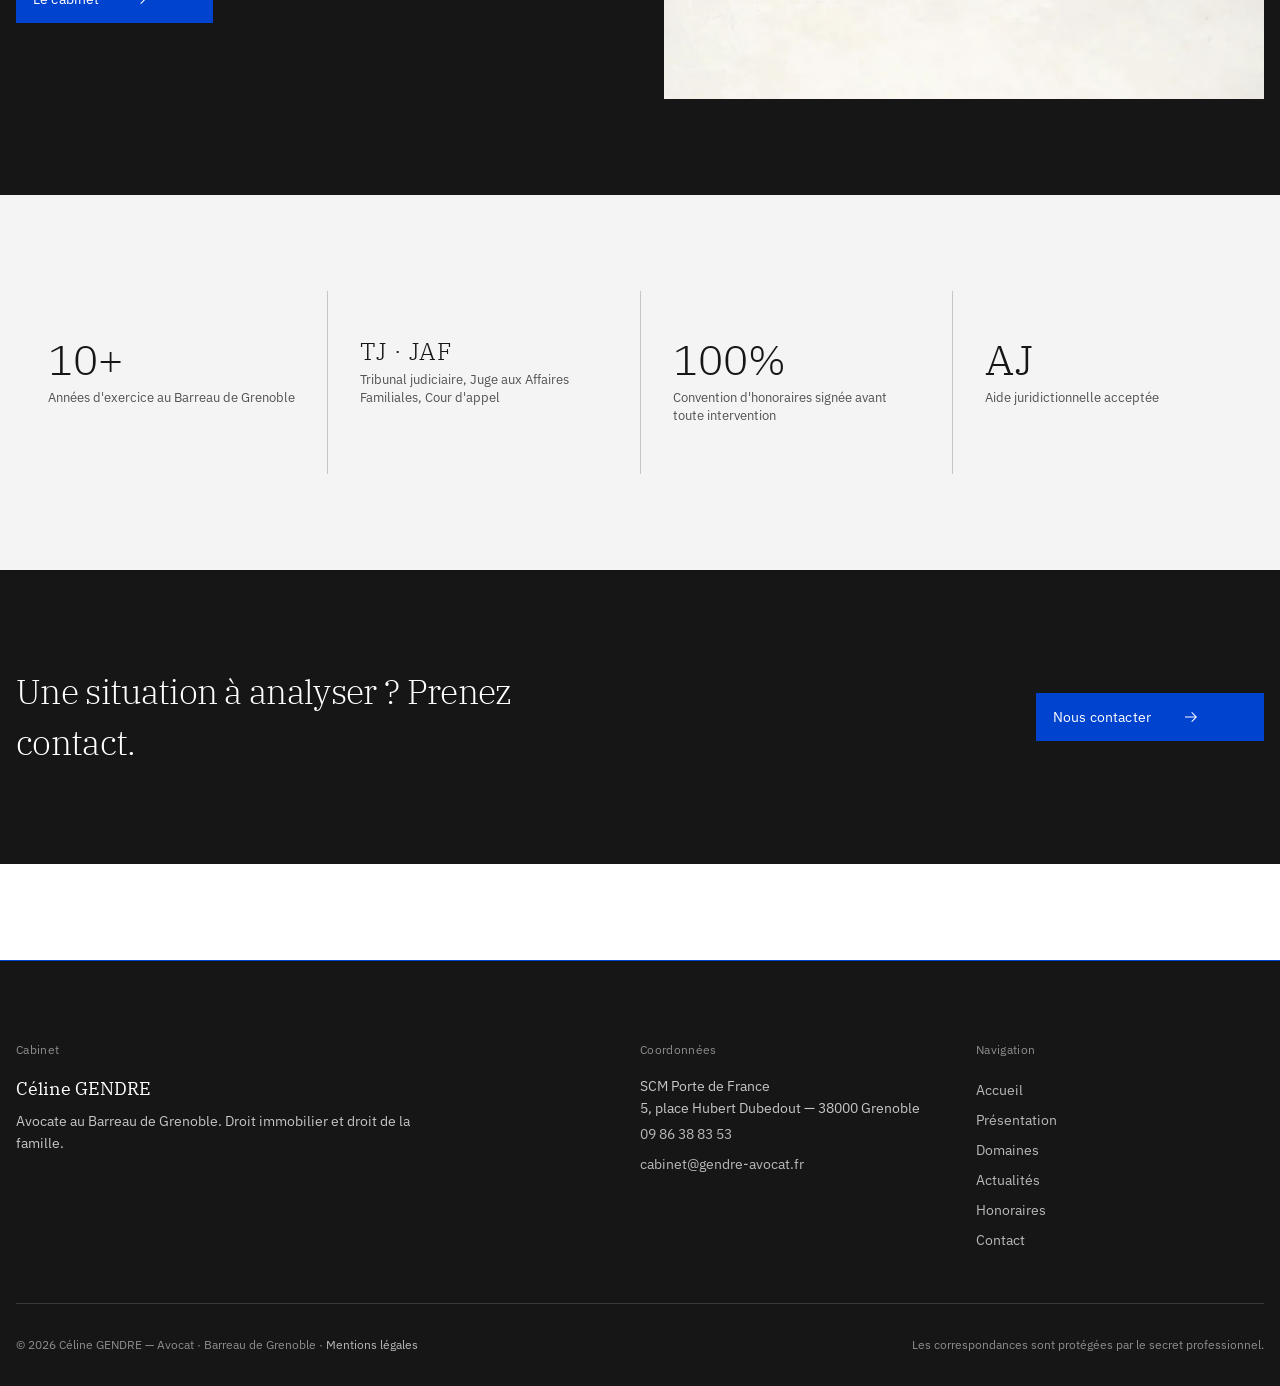
==== commit da9a5455: "feat(taste): editorial list, dark CTA banner, button tactile feedback - actualites.html: replace ban" ====
--- a/index.html
+++ b/index.html
@@ -77,16 +77,28 @@
 
   .domain-card {
     background: var(--layer-01);
-    border: 1px solid var(--border-subtle);
+    border: none;
+    border-top: 1px solid var(--border-subtle);
     padding: var(--sp-09);
     display: flex;
     flex-direction: column;
     gap: var(--sp-05);
     text-decoration: none;
     color: var(--text-primary);
-    transition: background-color 110ms cubic-bezier(0.2,0,.38,.9);
+    position: relative;
+    transition: background-color 180ms cubic-bezier(0.16, 1, 0.3, 1);
+  }
+  .domain-card::after {
+    content: '';
+    position: absolute;
+    left: 0; top: 0; bottom: 0;
+    width: 0;
+    background: var(--interactive);
+    transition: width 180ms cubic-bezier(0.16, 1, 0.3, 1);
+    pointer-events: none;
   }
   .domain-card:hover { background: var(--layer-hover-01); color: var(--text-primary); text-decoration: none; }
+  .domain-card:hover::after { width: 2px; }
   .domain-card__num { font-size: 12px; letter-spacing: 0.32px; color: var(--text-secondary); }
   .domain-card__title {
     font-family: 'IBM Plex Serif', Georgia, serif;
@@ -166,15 +178,26 @@
   .stat-cell__num--text { font-size: 24px; letter-spacing: 0.04em; }
 
   /* ---- CTA ---- */
-  .home-cta { padding: var(--sp-12) 0; text-align: center; }
+  .home-cta {
+    padding: var(--sp-12) 0;
+    background: var(--header-bg);
+    color: var(--text-on-color);
+  }
+  .home-cta__inner {
+    display: grid;
+    grid-template-columns: 1fr;
+    gap: var(--sp-07);
+    align-items: center;
+  }
+  @media (min-width: 1056px) {
+    .home-cta__inner { grid-template-columns: 1fr auto; }
+  }
   .home-cta__title {
     font-family: 'IBM Plex Serif', Georgia, serif;
-    font-size: clamp(24px, 3vw, 36px);
-    font-weight: 300;
-    margin-bottom: var(--sp-06);
-    max-width: 560px;
-    margin-left: auto;
-    margin-right: auto;
+    font-size: clamp(22px, 3vw, 34px);
+    font-weight: 300;
+    color: var(--text-on-color);
+    max-width: 520px;
   }
 </style>
 </head>
@@ -292,11 +315,13 @@
 
   <section class="home-cta">
     <div class="cds-container">
-      <h2 class="home-cta__title">Une situation à analyser ? Prenez contact.</h2>
-      <a class="cds-btn cds-btn--primary" href="contact.html" style="margin:0 auto;">
-        Nous contacter
-        <svg class="cds-btn__icon" viewBox="0 0 32 32" fill="currentColor"><path d="M18 6l-1.43 1.39L24.15 15H4v2h20.15l-7.58 7.61L18 26l10-10z"/></svg>
-      </a>
+      <div class="home-cta__inner">
+        <h2 class="home-cta__title">Une situation à analyser ? Prenez contact.</h2>
+        <a class="cds-btn cds-btn--primary" href="contact.html">
+          Nous contacter
+          <svg class="cds-btn__icon" viewBox="0 0 32 32" fill="currentColor"><path d="M18 6l-1.43 1.39L24.15 15H4v2h20.15l-7.58 7.61L18 26l10-10z"/></svg>
+        </a>
+      </div>
     </div>
   </section>
 
--- a/assets/carbon.css
+++ b/assets/carbon.css
@@ -381,10 +381,12 @@
   text-decoration: none;
   transition: background-color var(--dur-fast-01) var(--easing-standard),
               border-color var(--dur-fast-01) var(--easing-standard),
-              color var(--dur-fast-01) var(--easing-standard);
+              color var(--dur-fast-01) var(--easing-standard),
+              transform 100ms var(--easing-standard);
   max-width: min(320px, 100%);
 }
 .cds-btn:hover { text-decoration: none; }
+.cds-btn:active { transform: scale(0.98); }
 
 .cds-btn__icon {
   flex: 0 0 auto;
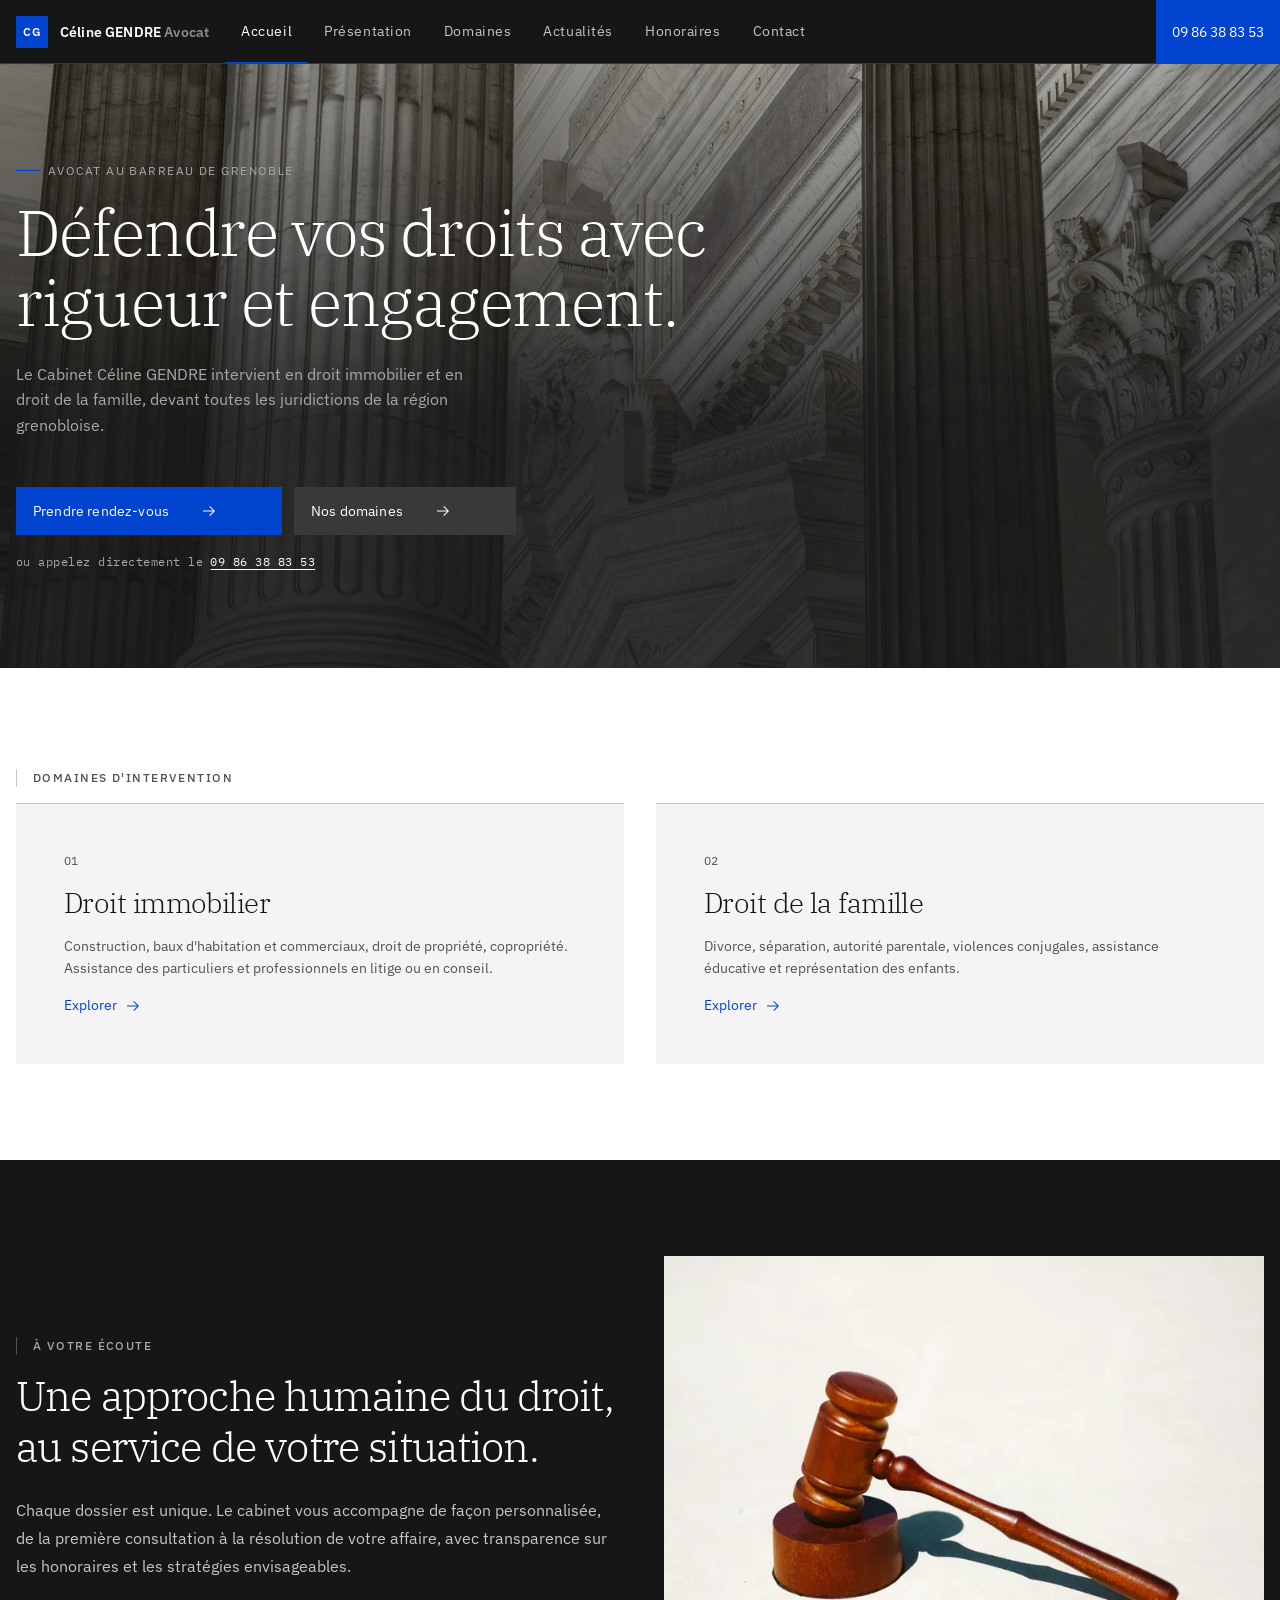
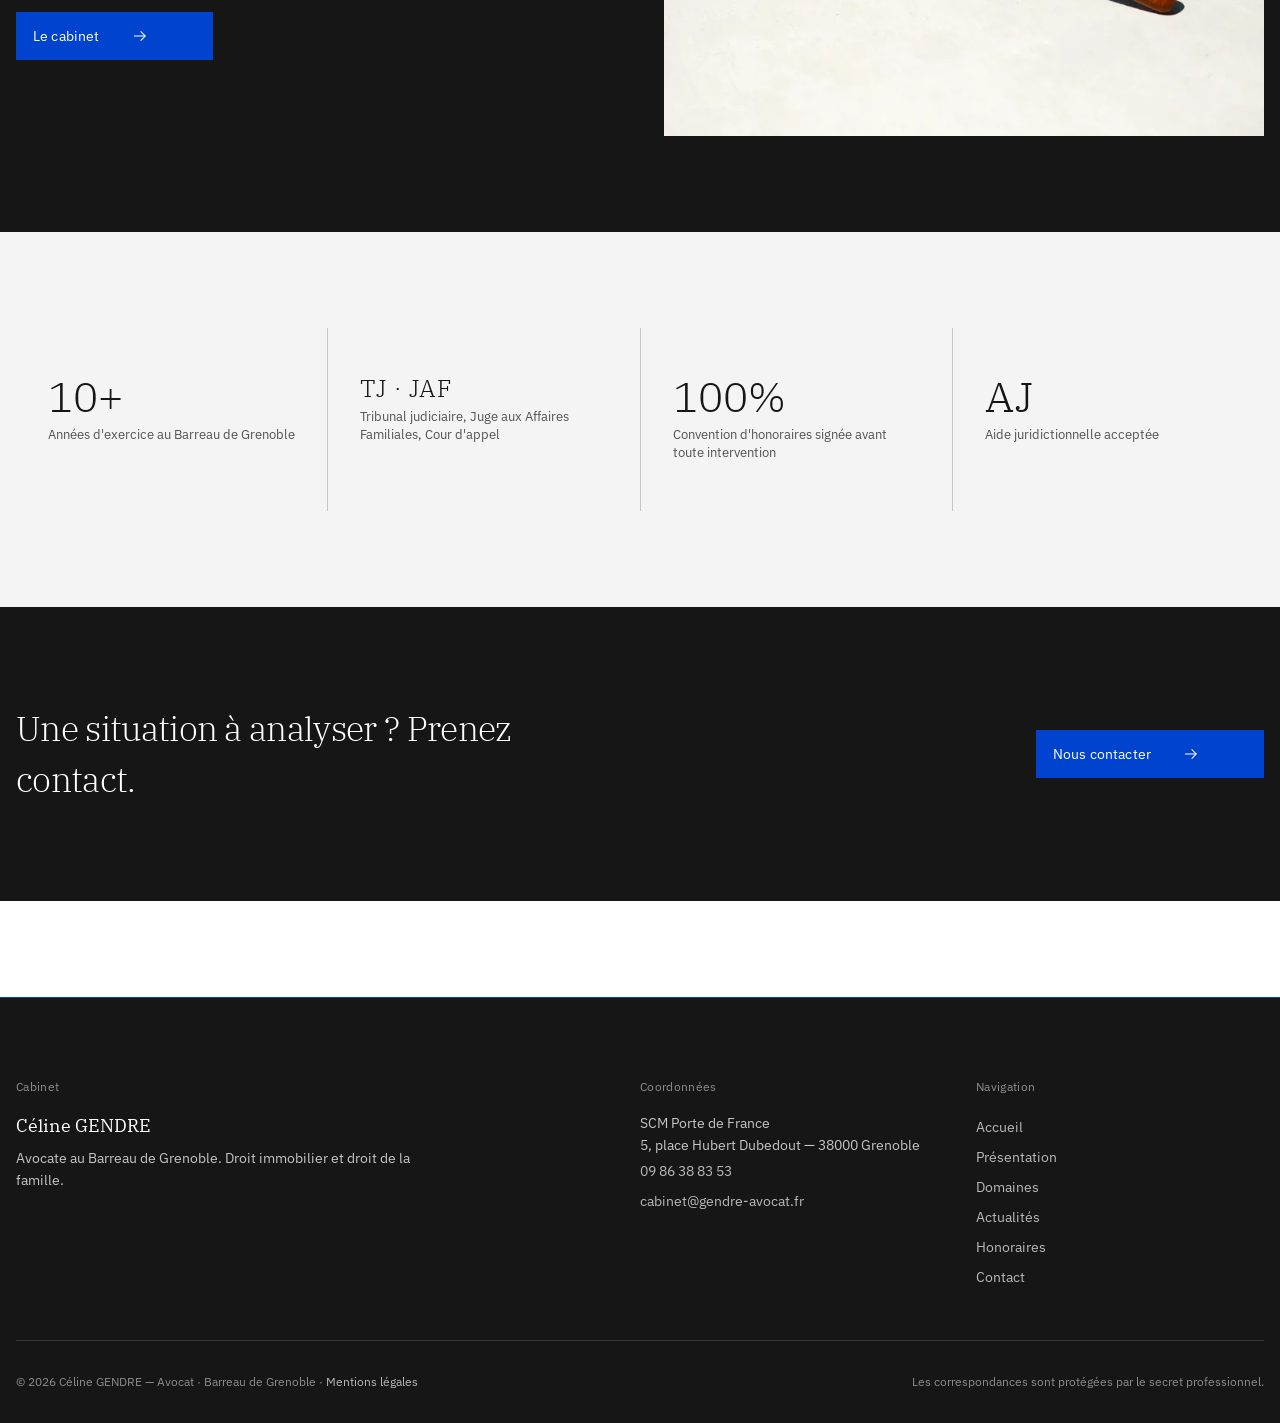
==== commit 794ab48c: "fix(critique): phone visibility, perf, hero variance, slop removal - carbon.css: header phone always" ====
--- a/index.html
+++ b/index.html
@@ -63,6 +63,15 @@
     line-height: 1.6;
   }
   .hero__actions { display: flex; flex-wrap: wrap; gap: var(--sp-04); }
+  .hero__call {
+    font-family: 'IBM Plex Mono', monospace;
+    font-size: 12px;
+    letter-spacing: 0.04em;
+    color: var(--text-placeholder);
+    margin-top: var(--sp-05);
+  }
+  .hero__call a { color: var(--text-on-color); text-decoration: underline; text-underline-offset: 3px; }
+  .hero__call a:hover { color: var(--text-on-color); }
 
   /* ---- Section Domaines ---- */
   .home-domains { padding: var(--sp-12) 0; }
@@ -92,13 +101,15 @@
     content: '';
     position: absolute;
     left: 0; top: 0; bottom: 0;
-    width: 0;
+    width: 2px;
     background: var(--interactive);
-    transition: width 180ms cubic-bezier(0.16, 1, 0.3, 1);
+    transform: scaleX(0);
+    transform-origin: left center;
+    transition: transform 180ms cubic-bezier(0.16, 1, 0.3, 1);
     pointer-events: none;
   }
   .domain-card:hover { background: var(--layer-hover-01); color: var(--text-primary); text-decoration: none; }
-  .domain-card:hover::after { width: 2px; }
+  .domain-card:hover::after { transform: scaleX(1); }
   .domain-card__num { font-size: 12px; letter-spacing: 0.32px; color: var(--text-secondary); }
   .domain-card__title {
     font-family: 'IBM Plex Serif', Georgia, serif;
@@ -244,6 +255,7 @@
           <svg class="cds-btn__icon" viewBox="0 0 32 32" fill="currentColor"><path d="M18 6l-1.43 1.39L24.15 15H4v2h20.15l-7.58 7.61L18 26l10-10z"/></svg>
         </a>
       </div>
+      <p class="hero__call">ou appelez directement le <a href="tel:+33986388353">09 86 38 83 53</a></p>
     </div>
   </section>
 
@@ -302,7 +314,7 @@
           <span class="stat-cell__label">Tribunal judiciaire, Juge aux Affaires Familiales, Cour d'appel</span>
         </div>
         <div class="stat-cell">
-          <span class="stat-cell__num">100%</span>
+          <span class="stat-cell__num" data-no-counter>100%</span>
           <span class="stat-cell__label">Convention d'honoraires signée avant toute intervention</span>
         </div>
         <div class="stat-cell">
--- a/assets/carbon.css
+++ b/assets/carbon.css
@@ -300,15 +300,14 @@
   align-items: center;
   padding: 0 var(--sp-05);
   height: 64px;
-  background-color: transparent;
+  background-color: var(--interactive);
   color: #ffffff;
   font-size: 14px;
   border: none;
-  border-left: 1px solid var(--header-border);
   text-decoration: none;
 }
 .cds-header__action:hover {
-  background-color: var(--interactive);
+  background-color: var(--interactive-hover);
   color: #ffffff;
   text-decoration: none;
 }
@@ -710,6 +709,10 @@
 .hero__actions       { animation: hero-in 560ms 250ms var(--easing-entrance) both; }
 .page-hero__title    { animation: hero-in 560ms 60ms  var(--easing-entrance) both; }
 .page-hero__subtitle { animation: hero-in 540ms 140ms var(--easing-entrance) both; }
+.pres-header__title  { animation: hero-in 560ms 60ms  var(--easing-entrance) both; }
+.pres-header__sub    { animation: hero-in 540ms 140ms var(--easing-entrance) both; }
+.contact-hero__title { animation: hero-in 560ms 60ms  var(--easing-entrance) both; }
+.contact-hero__sub   { animation: hero-in 540ms 140ms var(--easing-entrance) both; }
 
 .js-reveal {
   opacity: 0;
@@ -728,3 +731,27 @@
     animation-range: 0 55vh;
   }
 }
+
+/* ---------- Sticky phone bar — mobile uniquement ---------- */
+.phone-sticky {
+  display: none;
+  align-items: center;
+  justify-content: center;
+  gap: var(--sp-04);
+  position: fixed;
+  bottom: 0; left: 0; right: 0;
+  height: 52px;
+  background: var(--interactive);
+  color: var(--text-on-color);
+  font-family: 'IBM Plex Mono', monospace;
+  font-size: 14px;
+  letter-spacing: 0.04em;
+  text-decoration: none;
+  z-index: 100;
+}
+.phone-sticky:hover, .phone-sticky:visited { color: var(--text-on-color); text-decoration: none; }
+.phone-sticky:active { background: var(--interactive-active); }
+@media (max-width: 671px) {
+  .phone-sticky { display: flex; }
+  body { padding-bottom: 52px; }
+}
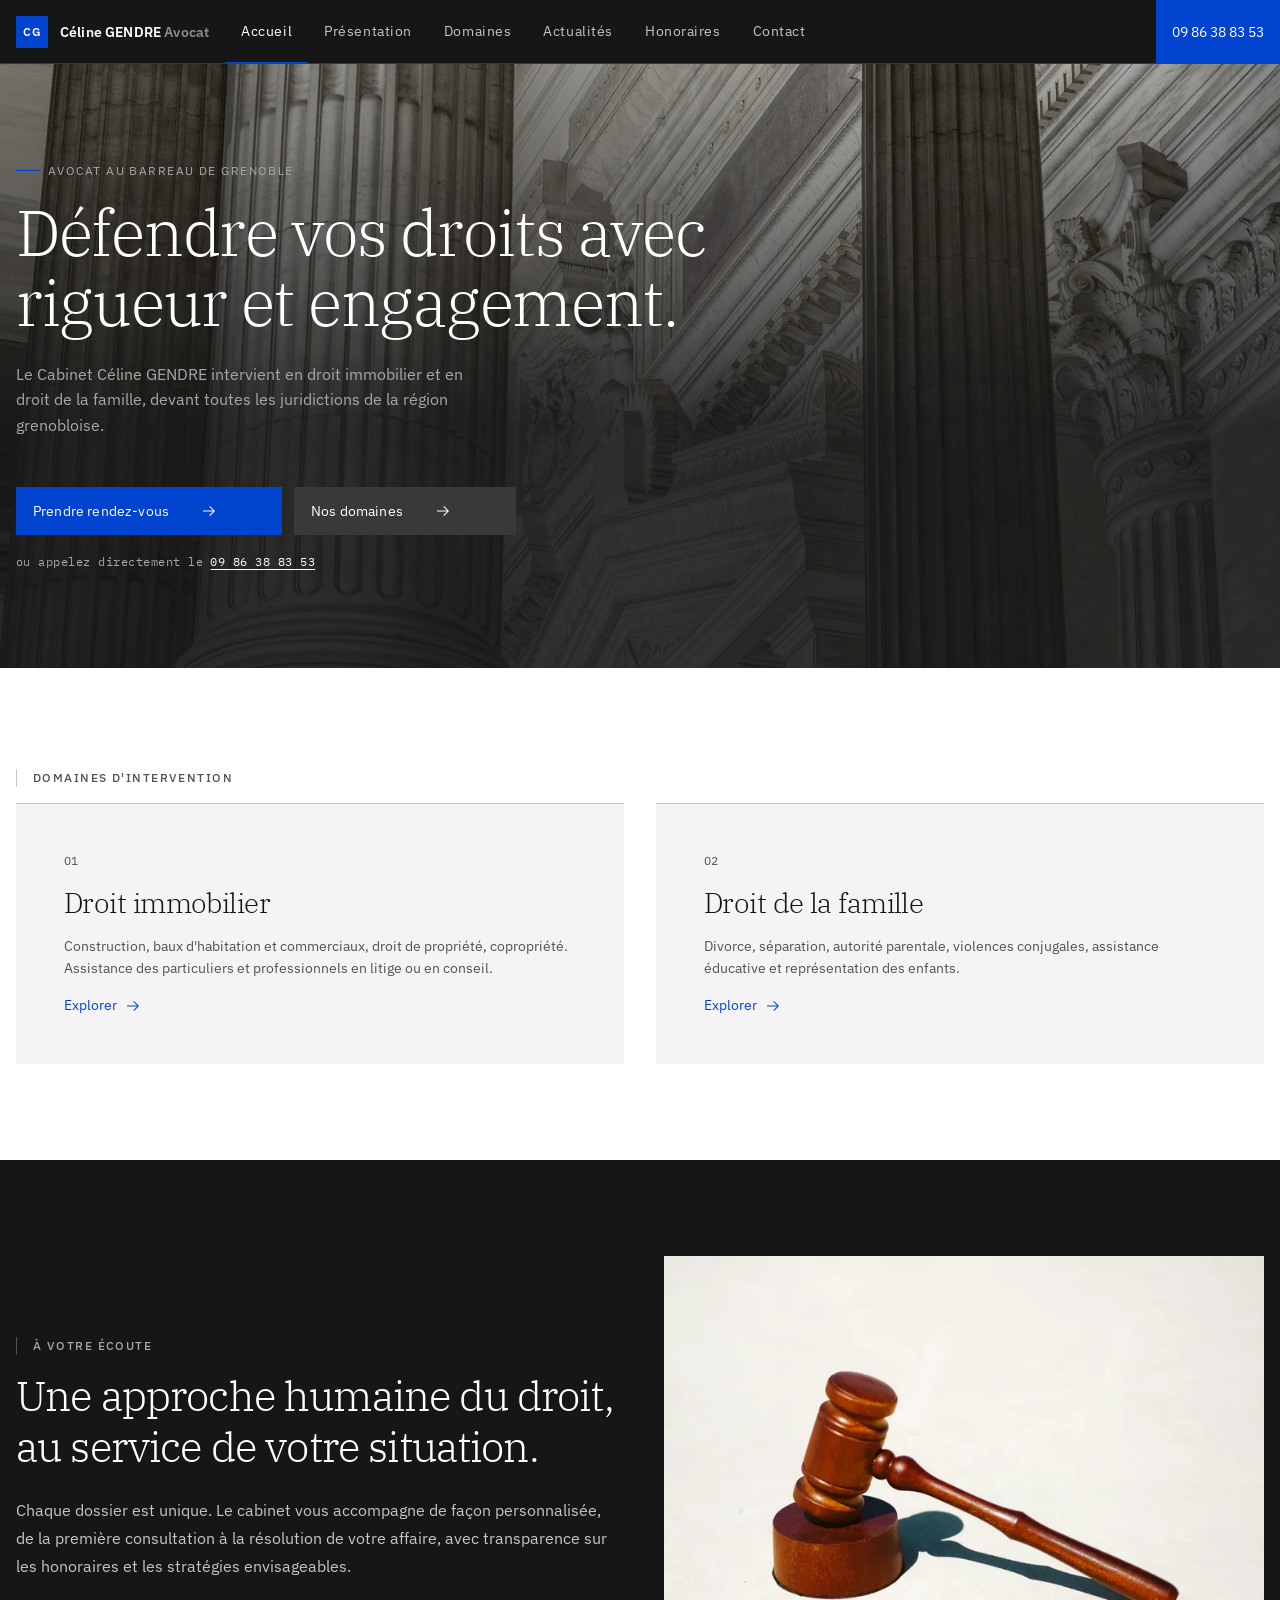
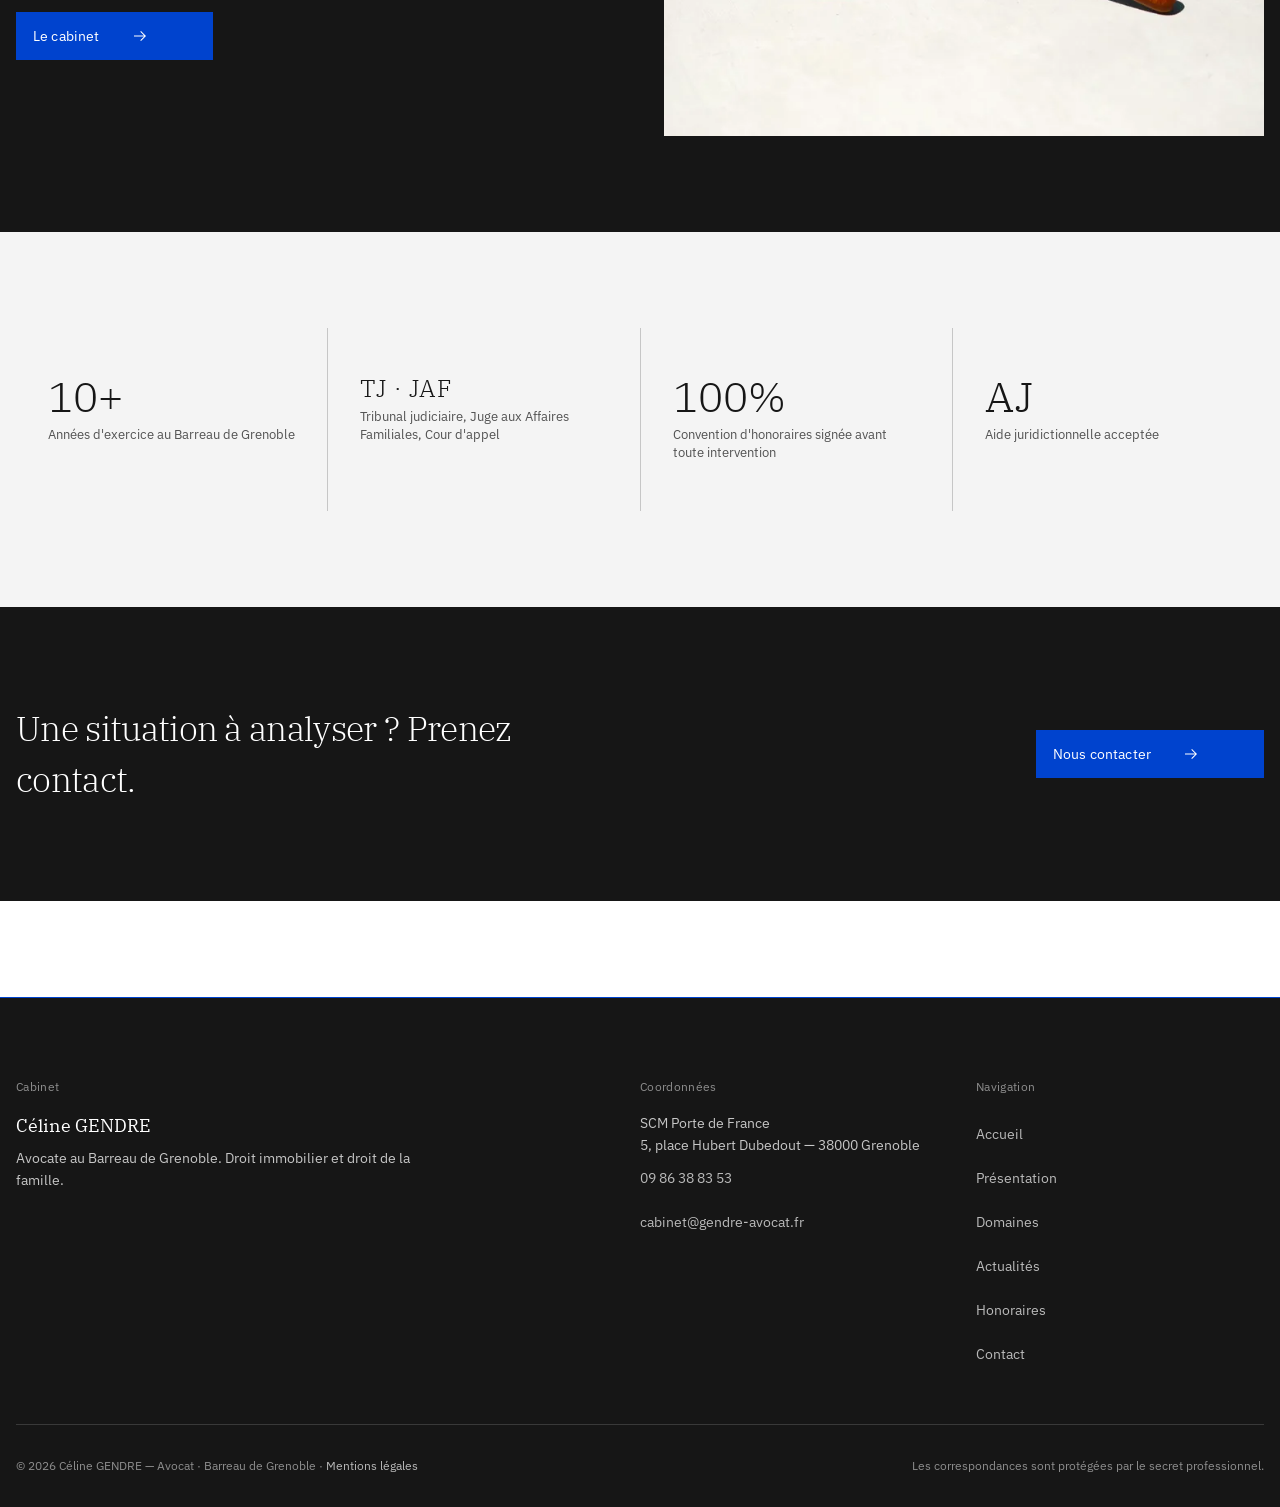
==== commit 506b6bf5: "fix(adapt): full mobile pass — breakpoints, touch targets, spacing carbon.css: - Hide header phone o" ====
--- a/index.html
+++ b/index.html
@@ -188,6 +188,18 @@
   .stat-cell__label { font-size: 13px; color: var(--text-secondary); line-height: 1.4; }
   .stat-cell__num--text { font-size: 24px; letter-spacing: 0.04em; }
 
+  /* ---- Mobile overrides ---- */
+  @media (max-width: 671px) {
+    .hero__call { display: none; } /* sticky bar covers mobile phone */
+    .home-domains { padding: var(--sp-09) 0; }
+    .domain-card { padding: var(--sp-07); }
+    .home-approche { padding: var(--sp-09) 0; }
+    .home-approche__img { aspect-ratio: 16/9; }
+    .home-stats { padding: var(--sp-09) 0; }
+    .stat-cell { padding: var(--sp-07) var(--sp-05); }
+    .home-cta { padding: var(--sp-09) 0; }
+  }
+
   /* ---- CTA ---- */
   .home-cta {
     padding: var(--sp-12) 0;
--- a/assets/carbon.css
+++ b/assets/carbon.css
@@ -327,12 +327,8 @@
 .cds-header__menu-toggle:hover { background-color: var(--header-hover); }
 
 @media (max-width: 671px) {
-  .cds-header__action {
-    padding: 0 var(--sp-03);
-    font-size: 12px;
-    letter-spacing: -0.01em;
-    border-left: none;
-  }
+  /* Sticky bar remplace le bouton téléphone dans le header */
+  .cds-header__action { display: none; }
 }
 
 @media (max-width: 1055px) {
@@ -584,7 +580,7 @@
   color: var(--on-dark-mute);
 }
 .cds-footer__col ul { list-style: none; padding: 0; margin: 0; display: flex; flex-direction: column; gap: 0; }
-.cds-footer__col li a { display: inline-block; padding: var(--sp-02) 0; line-height: 22px; }
+.cds-footer__col li a { display: flex; align-items: center; min-height: 44px; line-height: 22px; }
 
 .cds-footer__brand-name {
   color: #ffffff;
@@ -732,6 +728,11 @@
   }
 }
 
+/* Footer mobile */
+@media (max-width: 671px) {
+  .cds-footer { padding-top: var(--sp-09); margin-top: var(--sp-09); }
+}
+
 /* ---------- Sticky phone bar — mobile uniquement ---------- */
 .phone-sticky {
   display: none;
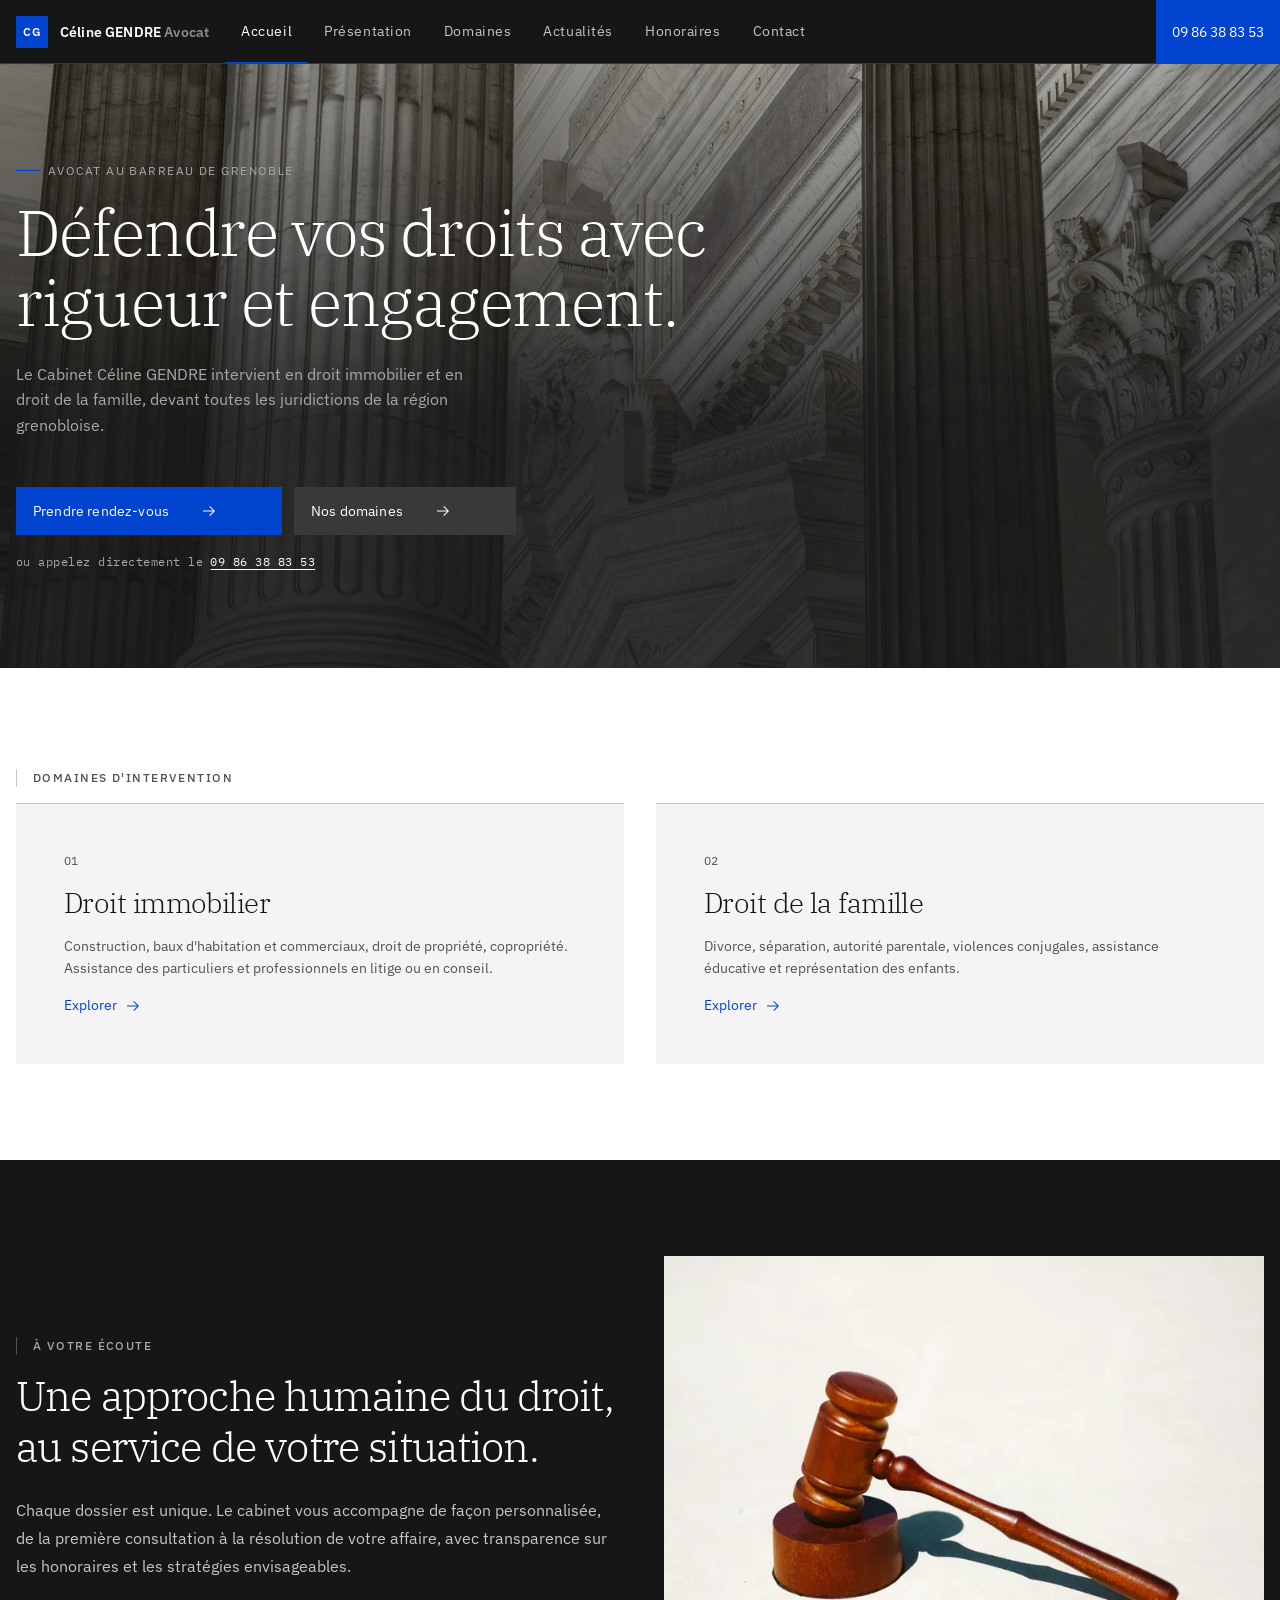
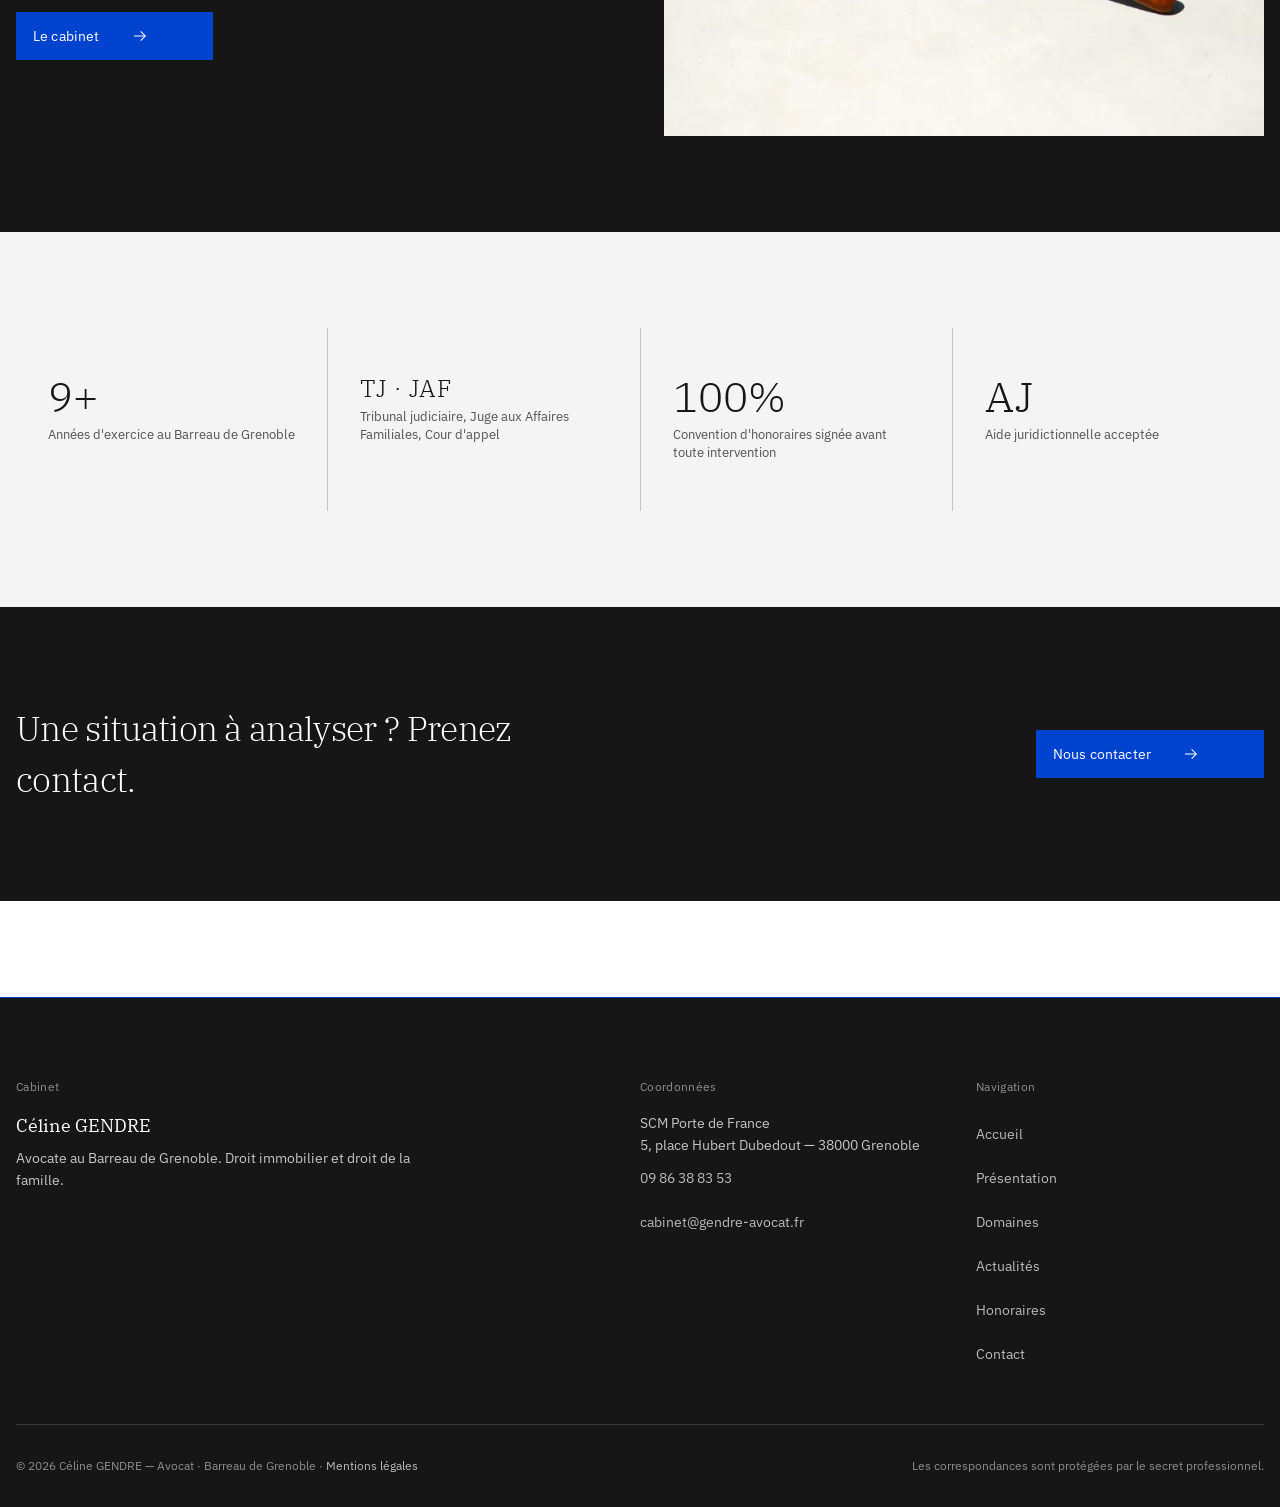
==== commit 0fc02c67: "feat(animate+delight): expo-out scroll reveals, button lift, nav slide, thumbnail scale animate: - ." ====
--- a/index.html
+++ b/index.html
@@ -95,7 +95,9 @@
     text-decoration: none;
     color: var(--text-primary);
     position: relative;
-    transition: background-color 180ms cubic-bezier(0.16, 1, 0.3, 1);
+    transition: background-color 220ms cubic-bezier(0.16, 1, 0.3, 1),
+                transform 280ms cubic-bezier(0.16, 1, 0.3, 1),
+                box-shadow 280ms cubic-bezier(0.16, 1, 0.3, 1);
   }
   .domain-card::after {
     content: '';
@@ -105,10 +107,16 @@
     background: var(--interactive);
     transform: scaleX(0);
     transform-origin: left center;
-    transition: transform 180ms cubic-bezier(0.16, 1, 0.3, 1);
+    transition: transform 220ms cubic-bezier(0.16, 1, 0.3, 1);
     pointer-events: none;
   }
-  .domain-card:hover { background: var(--layer-hover-01); color: var(--text-primary); text-decoration: none; }
+  .domain-card:hover {
+    background: var(--layer-hover-01);
+    color: var(--text-primary);
+    text-decoration: none;
+    transform: translateY(-4px);
+    box-shadow: 0 12px 36px rgba(0, 0, 0, 0.08);
+  }
   .domain-card:hover::after { transform: scaleX(1); }
   .domain-card__num { font-size: 12px; letter-spacing: 0.32px; color: var(--text-secondary); }
   .domain-card__title {
@@ -271,7 +279,7 @@
     </div>
   </section>
 
-  <section class="home-domains">
+  <section class="home-domains" aria-label="Domaines d'intervention">
     <div class="cds-container">
       <span class="cds-eyebrow">Domaines d'intervention</span>
       <div class="home-domains__grid">
--- a/assets/carbon.css
+++ b/assets/carbon.css
@@ -105,7 +105,7 @@
   --overlay-dark: rgba(22, 22, 22, 0.72);
 
   /* Header interaction */
-  --header-hover: var(--header-hover);
+  --header-hover: rgba(255, 255, 255, 0.08);
   --btn-secondary-hover: #4c4c4c;
 
   /* Grid */
@@ -154,7 +154,7 @@
   color: var(--text-primary);
 }
 
-p { margin: 0; line-height: 1.75; }
+p { margin: 0; line-height: 1.75; overflow-wrap: break-word; }
 
 /* Titres serif — affinage éditorial global */
 h1, h2, h3, h4, h5, h6,
@@ -341,9 +341,25 @@
     flex-direction: column;
     background-color: var(--header-bg);
     border-bottom: 1px solid var(--header-border);
-    display: none;
-  }
-  .cds-header__nav[data-open="true"] { display: flex; }
+    /* Slide + fade instead of display:none — GPU composited */
+    display: flex;
+    opacity: 0;
+    visibility: hidden;
+    pointer-events: none;
+    transform: translateY(-8px);
+    transition: opacity 200ms cubic-bezier(0.16, 1, 0.3, 1),
+                transform 200ms cubic-bezier(0.16, 1, 0.3, 1),
+                visibility 0ms linear 200ms;
+  }
+  .cds-header__nav[data-open="true"] {
+    opacity: 1;
+    visibility: visible;
+    pointer-events: auto;
+    transform: translateY(0);
+    transition: opacity 260ms cubic-bezier(0.16, 1, 0.3, 1),
+                transform 260ms cubic-bezier(0.16, 1, 0.3, 1),
+                visibility 0ms linear;
+  }
   .cds-header__nav a {
     height: 48px;
     border-bottom: 1px solid var(--header-border);
@@ -374,14 +390,23 @@
   border-radius: 0;
   cursor: pointer;
   text-decoration: none;
-  transition: background-color var(--dur-fast-01) var(--easing-standard),
-              border-color var(--dur-fast-01) var(--easing-standard),
-              color var(--dur-fast-01) var(--easing-standard),
-              transform 100ms var(--easing-standard);
+  transition: background-color 150ms cubic-bezier(0.16, 1, 0.3, 1),
+              border-color 150ms cubic-bezier(0.16, 1, 0.3, 1),
+              color 150ms cubic-bezier(0.16, 1, 0.3, 1),
+              transform 220ms cubic-bezier(0.16, 1, 0.3, 1),
+              box-shadow 220ms cubic-bezier(0.16, 1, 0.3, 1);
   max-width: min(320px, 100%);
 }
-.cds-btn:hover { text-decoration: none; }
-.cds-btn:active { transform: scale(0.98); }
+.cds-btn:hover {
+  text-decoration: none;
+  transform: translateY(-2px);
+  box-shadow: 0 6px 20px rgba(0, 0, 0, 0.14);
+}
+.cds-btn:active {
+  transform: translateY(1px) scale(0.98);
+  box-shadow: none;
+  transition-duration: 80ms;
+}
 
 .cds-btn__icon {
   flex: 0 0 auto;
@@ -665,6 +690,8 @@
   font-size: 16px;
   line-height: 24px;
   color: var(--text-primary);
+  min-width: 0;
+  overflow-wrap: break-word;
 }
 
 /* ---------- Ancres — scroll-margin pour header sticky 64px ---------- */
@@ -696,25 +723,28 @@
 /* ---------- Animations site ---------- */
 
 @keyframes hero-in {
-  from { opacity: 0; transform: translateY(14px); }
+  from { opacity: 0; transform: translateY(22px); }
   to   { opacity: 1; transform: translateY(0); }
 }
-.hero__eyebrow       { animation: hero-in 540ms var(--easing-entrance) both; }
-.hero__title         { animation: hero-in 600ms 70ms  var(--easing-entrance) both; }
-.hero__subtitle      { animation: hero-in 580ms 160ms var(--easing-entrance) both; }
-.hero__actions       { animation: hero-in 560ms 250ms var(--easing-entrance) both; }
-.page-hero__title    { animation: hero-in 560ms 60ms  var(--easing-entrance) both; }
-.page-hero__subtitle { animation: hero-in 540ms 140ms var(--easing-entrance) both; }
-.pres-header__title  { animation: hero-in 560ms 60ms  var(--easing-entrance) both; }
-.pres-header__sub    { animation: hero-in 540ms 140ms var(--easing-entrance) both; }
-.contact-hero__title { animation: hero-in 560ms 60ms  var(--easing-entrance) both; }
-.contact-hero__sub   { animation: hero-in 540ms 140ms var(--easing-entrance) both; }
+
+/* Expo-out stagger — each element settles decisively */
+.hero__eyebrow       { animation: hero-in 640ms cubic-bezier(0.16, 1, 0.3, 1) both; }
+.hero__title         { animation: hero-in 740ms 80ms  cubic-bezier(0.16, 1, 0.3, 1) both; }
+.hero__subtitle      { animation: hero-in 680ms 190ms cubic-bezier(0.16, 1, 0.3, 1) both; }
+.hero__actions       { animation: hero-in 640ms 300ms cubic-bezier(0.16, 1, 0.3, 1) both; }
+.hero__call          { animation: hero-in 600ms 400ms cubic-bezier(0.16, 1, 0.3, 1) both; }
+.page-hero__title    { animation: hero-in 680ms 60ms  cubic-bezier(0.16, 1, 0.3, 1) both; }
+.page-hero__subtitle { animation: hero-in 640ms 170ms cubic-bezier(0.16, 1, 0.3, 1) both; }
+.pres-header__title  { animation: hero-in 680ms 60ms  cubic-bezier(0.16, 1, 0.3, 1) both; }
+.pres-header__sub    { animation: hero-in 640ms 170ms cubic-bezier(0.16, 1, 0.3, 1) both; }
+.contact-hero__title { animation: hero-in 680ms 60ms  cubic-bezier(0.16, 1, 0.3, 1) both; }
+.contact-hero__sub   { animation: hero-in 640ms 170ms cubic-bezier(0.16, 1, 0.3, 1) both; }
 
 .js-reveal {
   opacity: 0;
-  transform: translateY(18px);
-  transition: opacity 440ms var(--easing-entrance),
-              transform 440ms var(--easing-entrance);
+  transform: translateY(26px);
+  transition: opacity 600ms cubic-bezier(0.16, 1, 0.3, 1),
+              transform 600ms cubic-bezier(0.16, 1, 0.3, 1);
 }
 .js-reveal.is-visible { opacity: 1; transform: translateY(0); }
 
@@ -735,7 +765,7 @@
 
 /* ---------- Sticky phone bar — mobile uniquement ---------- */
 .phone-sticky {
-  display: none;
+  display: flex;
   align-items: center;
   justify-content: center;
   gap: var(--sp-04);
@@ -749,10 +779,21 @@
   letter-spacing: 0.04em;
   text-decoration: none;
   z-index: 100;
-}
+  /* Slide up from below on first load */
+  transform: translateY(100%);
+  transition: transform 440ms cubic-bezier(0.16, 1, 0.3, 1),
+              background-color 150ms cubic-bezier(0.16, 1, 0.3, 1);
+}
+.phone-sticky.is-visible { transform: translateY(0); }
 .phone-sticky:hover, .phone-sticky:visited { color: var(--text-on-color); text-decoration: none; }
 .phone-sticky:active { background: var(--interactive-active); }
-@media (max-width: 671px) {
-  .phone-sticky { display: flex; }
-  body { padding-bottom: 52px; }
-}
+@media (min-width: 672px) { .phone-sticky { display: none; } }
+@media (max-width: 671px) { body { padding-bottom: 52px; } }
+
+/* ---------- Overflow hardening — grid/flex text children ---------- */
+/* min-width: 0 prevents flex/grid children from overflowing below content-size */
+.actu-article__content,
+.bio__content,
+.bio__portrait-wrap,
+.contact-info,
+.hon-aj__notice { min-width: 0; overflow-wrap: break-word; }
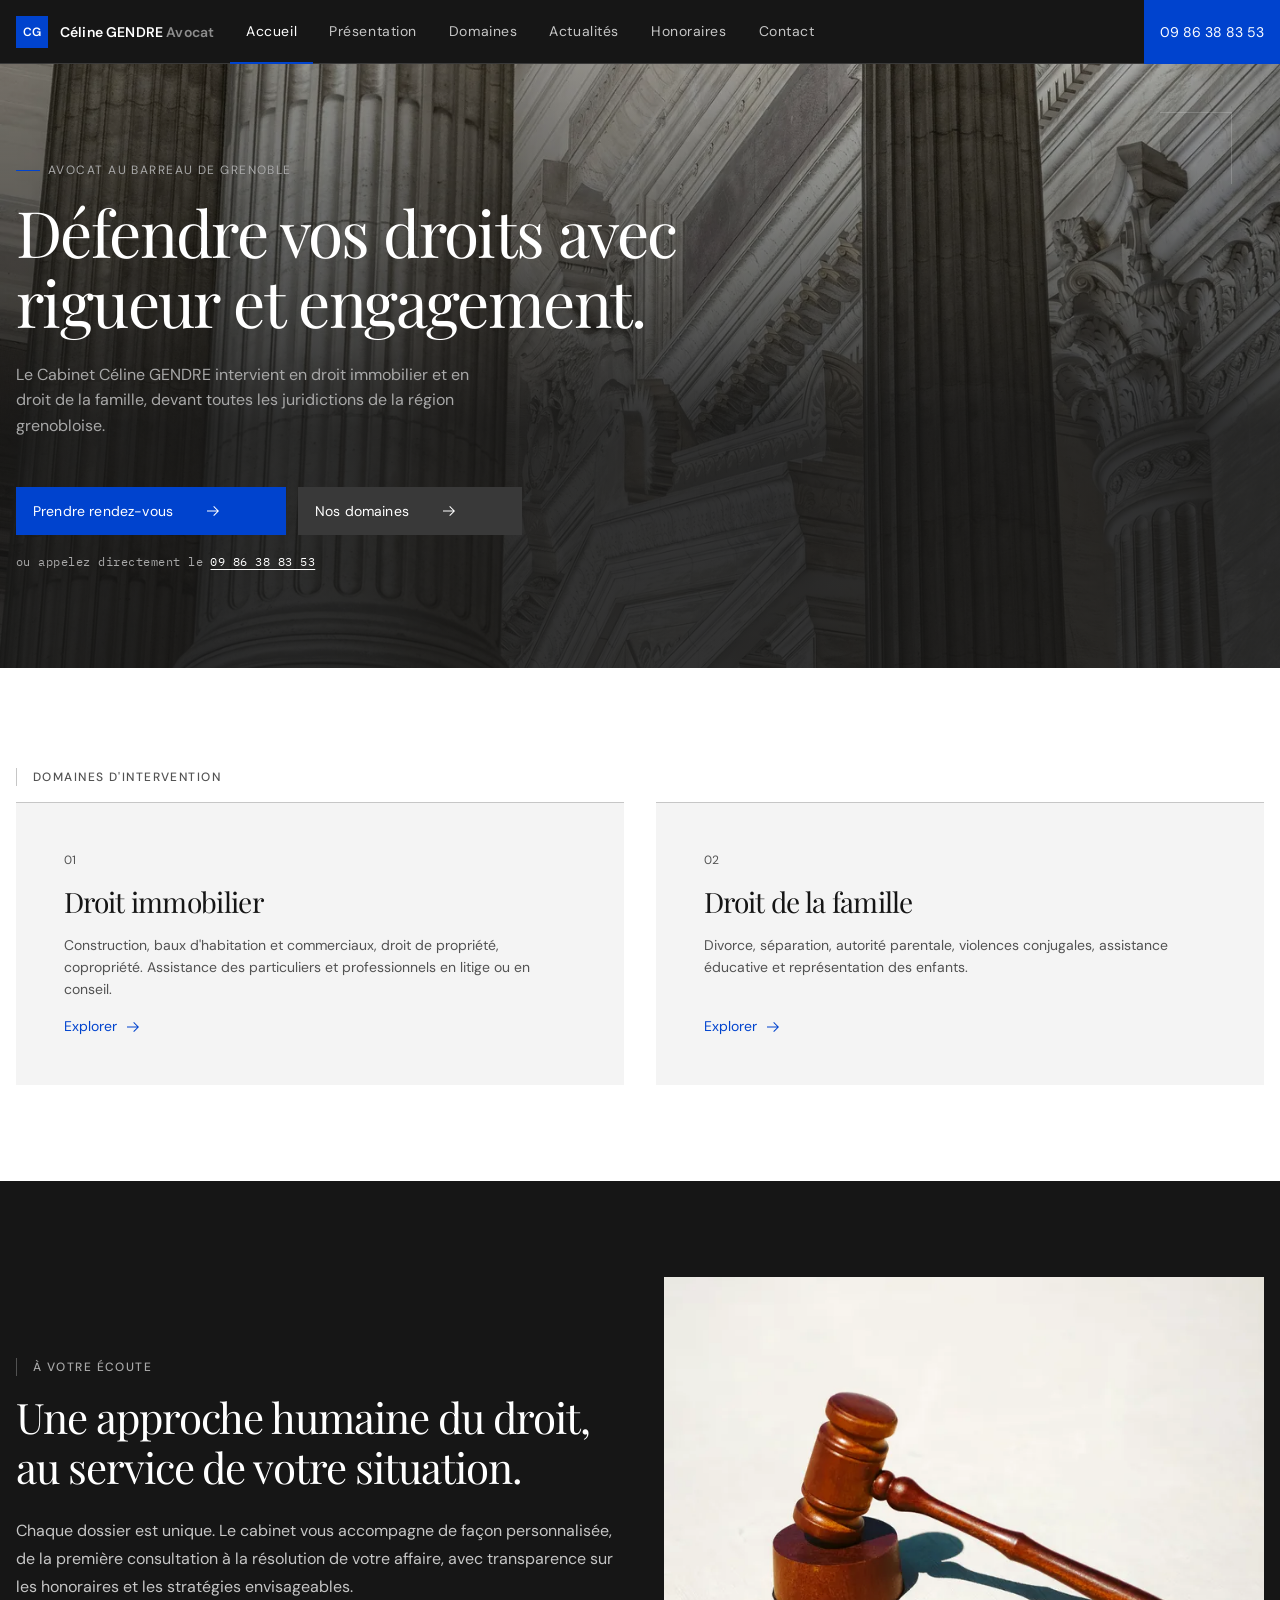
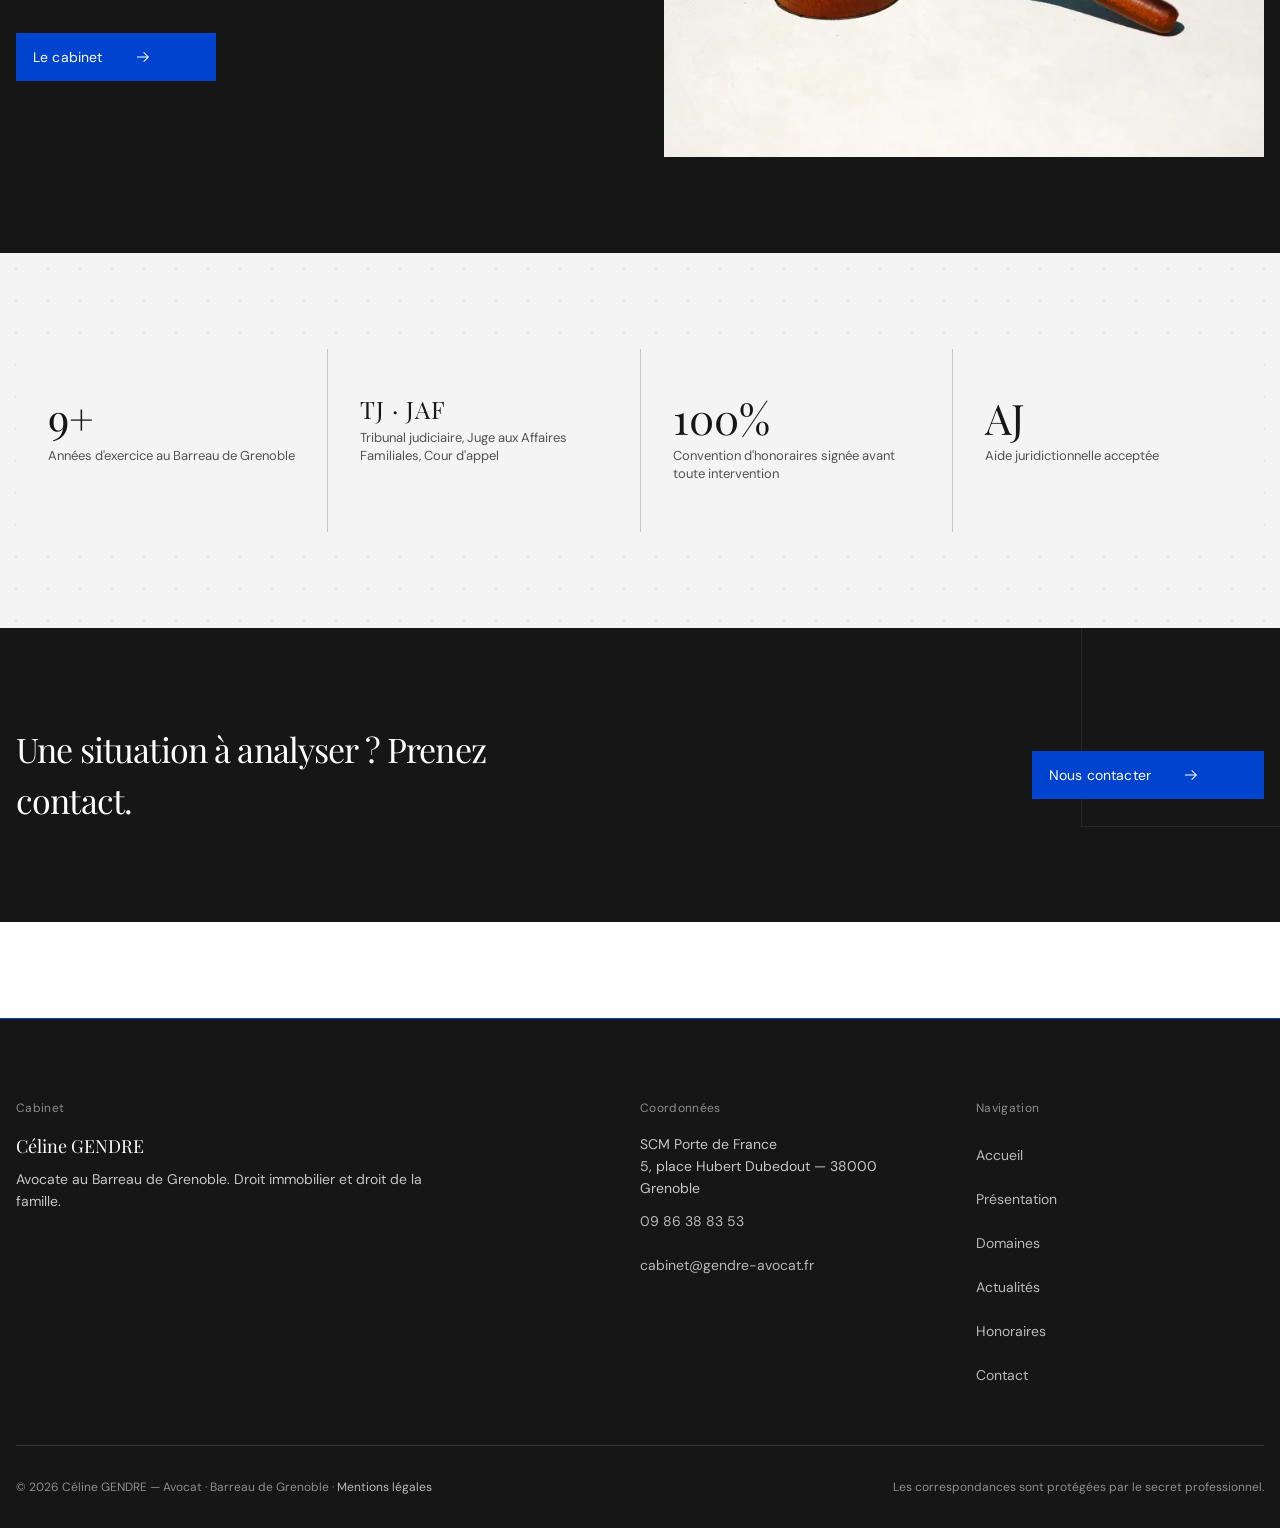
==== commit 7a384980: "feat: typeset + shape pass — Playfair Display, DM Sans, geometric accents - Replace IBM Plex Serif w" ====
--- a/index.html
+++ b/index.html
@@ -47,7 +47,7 @@
   }
   .hero__eyebrow::before { content: ''; display: block; width: 24px; height: 1px; background: var(--interactive); }
   .hero__title {
-    font-family: 'IBM Plex Serif', Georgia, serif;
+    font-family: 'Playfair Display', Georgia, serif;
     font-size: clamp(36px, 6vw, 64px);
     font-weight: 300;
     line-height: 1.1;
@@ -120,7 +120,7 @@
   .domain-card:hover::after { transform: scaleX(1); }
   .domain-card__num { font-size: 12px; letter-spacing: 0.32px; color: var(--text-secondary); }
   .domain-card__title {
-    font-family: 'IBM Plex Serif', Georgia, serif;
+    font-family: 'Playfair Display', Georgia, serif;
     font-size: 28px;
     font-weight: 300;
     line-height: 1.2;
@@ -153,7 +153,7 @@
     .home-approche__grid { grid-template-columns: 1fr 1fr; }
   }
   .home-approche__title {
-    font-family: 'IBM Plex Serif', Georgia, serif;
+    font-family: 'Playfair Display', Georgia, serif;
     font-size: clamp(28px, 4vw, 42px);
     font-weight: 300;
     line-height: 1.2;
@@ -169,7 +169,21 @@
   }
 
   /* ---- Chiffres ---- */
-  .home-stats { padding: var(--sp-12) 0; background: var(--layer-01); }
+  .home-stats {
+    padding: var(--sp-12) 0;
+    background: var(--layer-01);
+    position: relative;
+  }
+  .home-stats::before {
+    content: '';
+    position: absolute;
+    inset: 0;
+    background-image: radial-gradient(circle, rgba(0, 67, 206, 0.10) 1.5px, transparent 1.5px);
+    background-size: 32px 32px;
+    pointer-events: none;
+    z-index: 0;
+  }
+  .home-stats .cds-grid { position: relative; z-index: 1; }
   .home-stats__grid {
     display: grid;
     grid-template-columns: repeat(2, 1fr);
@@ -187,7 +201,7 @@
     gap: var(--sp-03);
   }
   .stat-cell__num {
-    font-family: 'IBM Plex Serif', Georgia, serif;
+    font-family: 'Playfair Display', Georgia, serif;
     font-size: 42px;
     font-weight: 300;
     color: var(--text-primary);
@@ -213,6 +227,19 @@
     padding: var(--sp-12) 0;
     background: var(--header-bg);
     color: var(--text-on-color);
+    position: relative;
+    overflow: hidden;
+  }
+  .home-cta::before {
+    content: '';
+    position: absolute;
+    top: -1px;
+    right: -1px;
+    width: 200px;
+    height: 200px;
+    border-left: 1px solid rgba(255, 255, 255, 0.07);
+    border-bottom: 1px solid rgba(255, 255, 255, 0.07);
+    pointer-events: none;
   }
   .home-cta__inner {
     display: grid;
@@ -224,7 +251,7 @@
     .home-cta__inner { grid-template-columns: 1fr auto; }
   }
   .home-cta__title {
-    font-family: 'IBM Plex Serif', Georgia, serif;
+    font-family: 'Playfair Display', Georgia, serif;
     font-size: clamp(22px, 3vw, 34px);
     font-weight: 300;
     color: var(--text-on-color);
--- a/assets/carbon.css
+++ b/assets/carbon.css
@@ -3,15 +3,10 @@
    Cabinet Céline GENDRE — Avocat au Barreau de Grenoble
    ========================================================= */
 
-/* IBM Plex — auto-hébergé (RGPD compliant, pas de dépendance Google) */
-@font-face { font-family:'IBM Plex Sans';  src:url('fonts/ibm-plex-sans-300.woff2') format('woff2'); font-weight:300; font-style:normal; font-display:swap; }
-@font-face { font-family:'IBM Plex Sans';  src:url('fonts/ibm-plex-sans-400.woff2') format('woff2'); font-weight:400; font-style:normal; font-display:swap; }
-@font-face { font-family:'IBM Plex Sans';  src:url('fonts/ibm-plex-sans-500.woff2') format('woff2'); font-weight:500; font-style:normal; font-display:swap; }
-@font-face { font-family:'IBM Plex Sans';  src:url('fonts/ibm-plex-sans-600.woff2') format('woff2'); font-weight:600; font-style:normal; font-display:swap; }
-@font-face { font-family:'IBM Plex Serif'; src:url('fonts/ibm-plex-serif-300.woff2') format('woff2'); font-weight:300; font-style:normal; font-display:swap; }
-@font-face { font-family:'IBM Plex Serif'; src:url('fonts/ibm-plex-serif-400.woff2') format('woff2'); font-weight:400; font-style:normal; font-display:swap; }
-@font-face { font-family:'IBM Plex Serif'; src:url('fonts/ibm-plex-serif-500.woff2') format('woff2'); font-weight:500; font-style:normal; font-display:swap; }
-@font-face { font-family:'IBM Plex Serif'; src:url('fonts/ibm-plex-serif-600.woff2') format('woff2'); font-weight:600; font-style:normal; font-display:swap; }
+/* Playfair Display + DM Sans — Google Fonts */
+@import url('https://fonts.googleapis.com/css2?family=DM+Sans:ital,wght@0,300;0,400;0,500;0,600;1,400&family=Playfair+Display:ital,wght@0,400;0,500;0,600;1,400&display=swap');
+
+/* IBM Plex Mono — auto-hébergé */
 @font-face { font-family:'IBM Plex Mono';  src:url('fonts/ibm-plex-mono-400.woff2') format('woff2'); font-weight:400; font-style:normal; font-display:swap; }
 @font-face { font-family:'IBM Plex Mono';  src:url('fonts/ibm-plex-mono-500.woff2') format('woff2'); font-weight:500; font-style:normal; font-display:swap; }
 
@@ -25,7 +20,7 @@
 html, body { margin: 0; padding: 0; }
 
 body {
-  font-family: 'IBM Plex Sans', 'Helvetica Neue', Arial, sans-serif;
+  font-family: 'DM Sans', 'Helvetica Neue', Arial, sans-serif;
   font-size: 16px;
   line-height: 1.5;
   color: var(--text-primary);
@@ -160,7 +155,7 @@
 h1, h2, h3, h4, h5, h6,
 .t-heading-04, .t-heading-05, .t-heading-06, .t-heading-07,
 .t-display-01, .t-display-02 {
-  letter-spacing: -0.02em;
+  letter-spacing: -0.025em;
 }
 
 /* ---------- Layout : grille 16 colonnes ---------- */
@@ -613,7 +608,7 @@
   font-weight: 400;
   letter-spacing: 0;
   margin-bottom: var(--sp-03);
-  font-family: 'IBM Plex Serif', Georgia, serif;
+  font-family: 'Playfair Display', Georgia, serif;
 }
 .cds-footer__tagline {
   color: var(--on-dark-subtle);
@@ -758,6 +753,24 @@
   }
 }
 
+/* Hero corner bracket — top-right geometric accent */
+.hero, .page-hero { position: relative; overflow: hidden; }
+.hero::after, .page-hero::after {
+  content: '';
+  position: absolute;
+  top: var(--sp-09);
+  right: var(--sp-09);
+  width: 72px;
+  height: 72px;
+  border-top: 1px solid rgba(255, 255, 255, 0.18);
+  border-right: 1px solid rgba(255, 255, 255, 0.18);
+  pointer-events: none;
+  z-index: 1;
+}
+@media (max-width: 671px) {
+  .hero::after, .page-hero::after { width: 48px; height: 48px; top: var(--sp-07); right: var(--sp-07); }
+}
+
 /* Footer mobile */
 @media (max-width: 671px) {
   .cds-footer { padding-top: var(--sp-09); margin-top: var(--sp-09); }
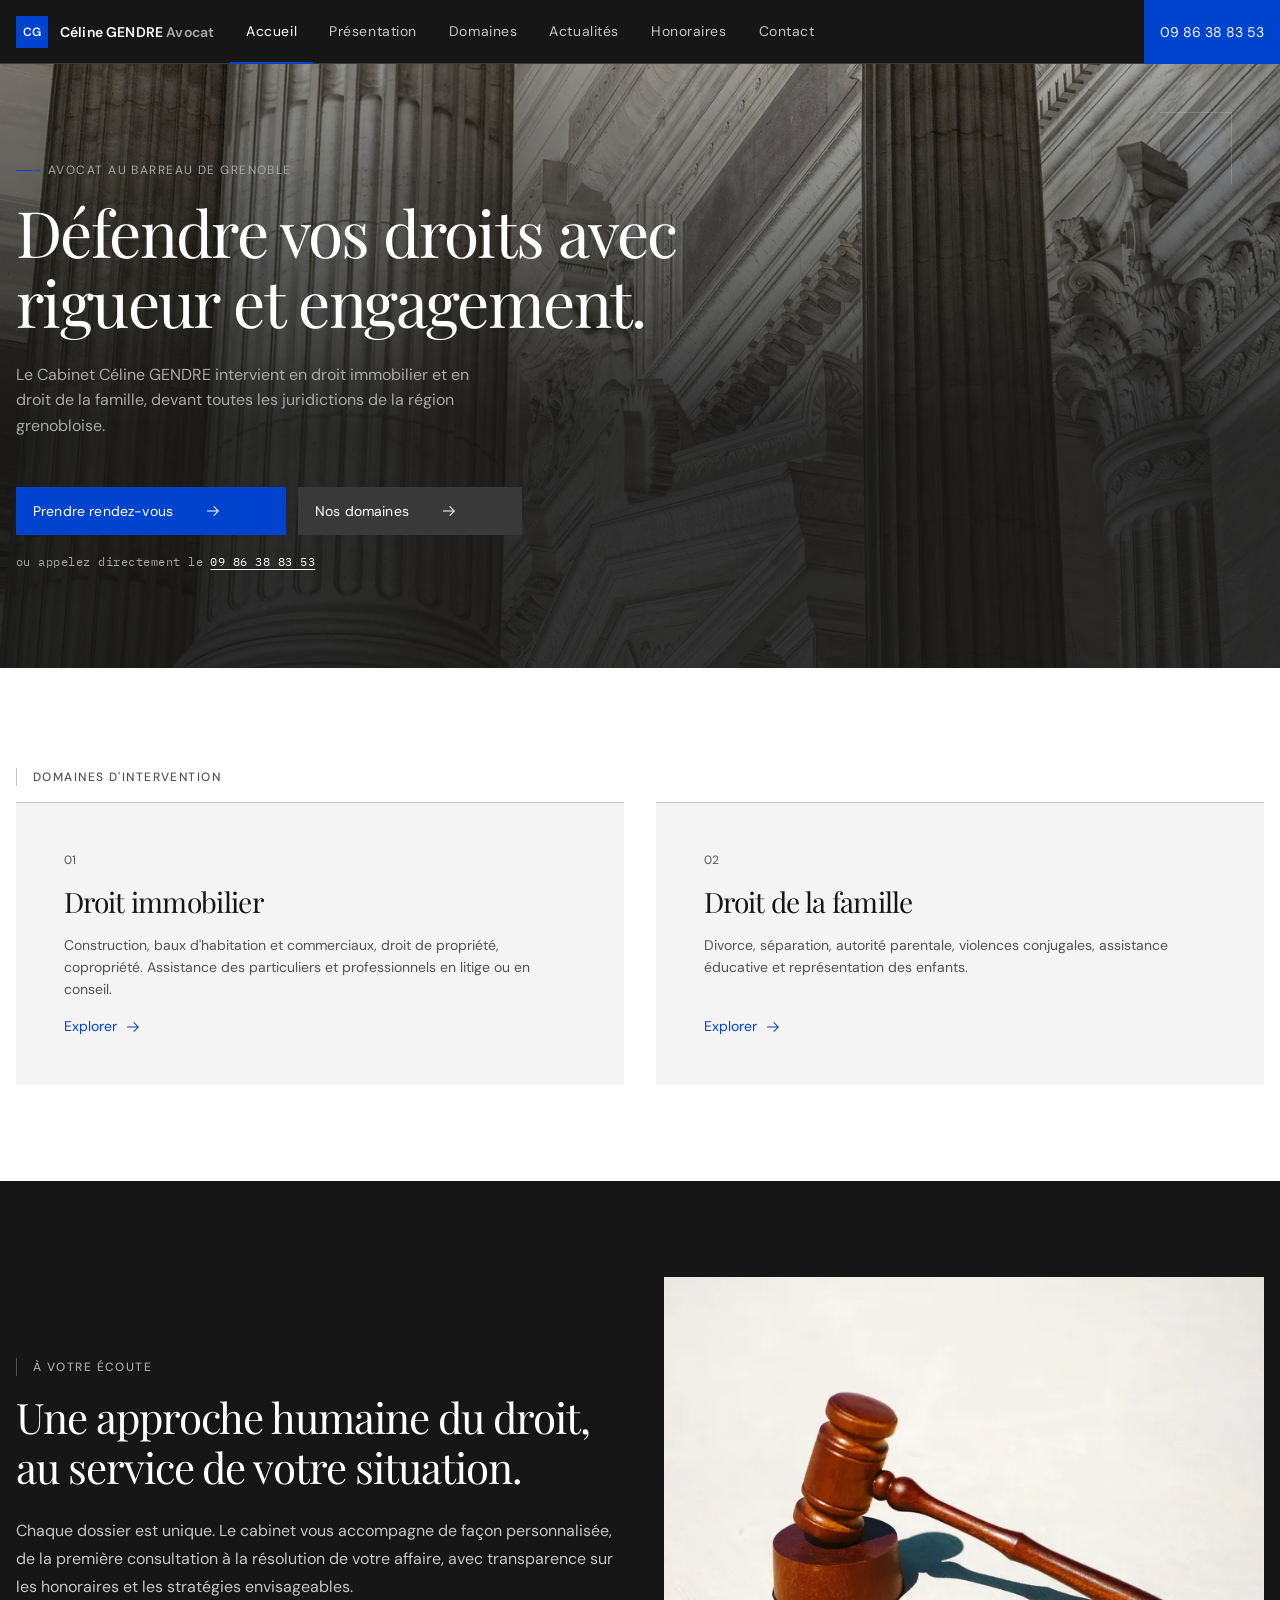
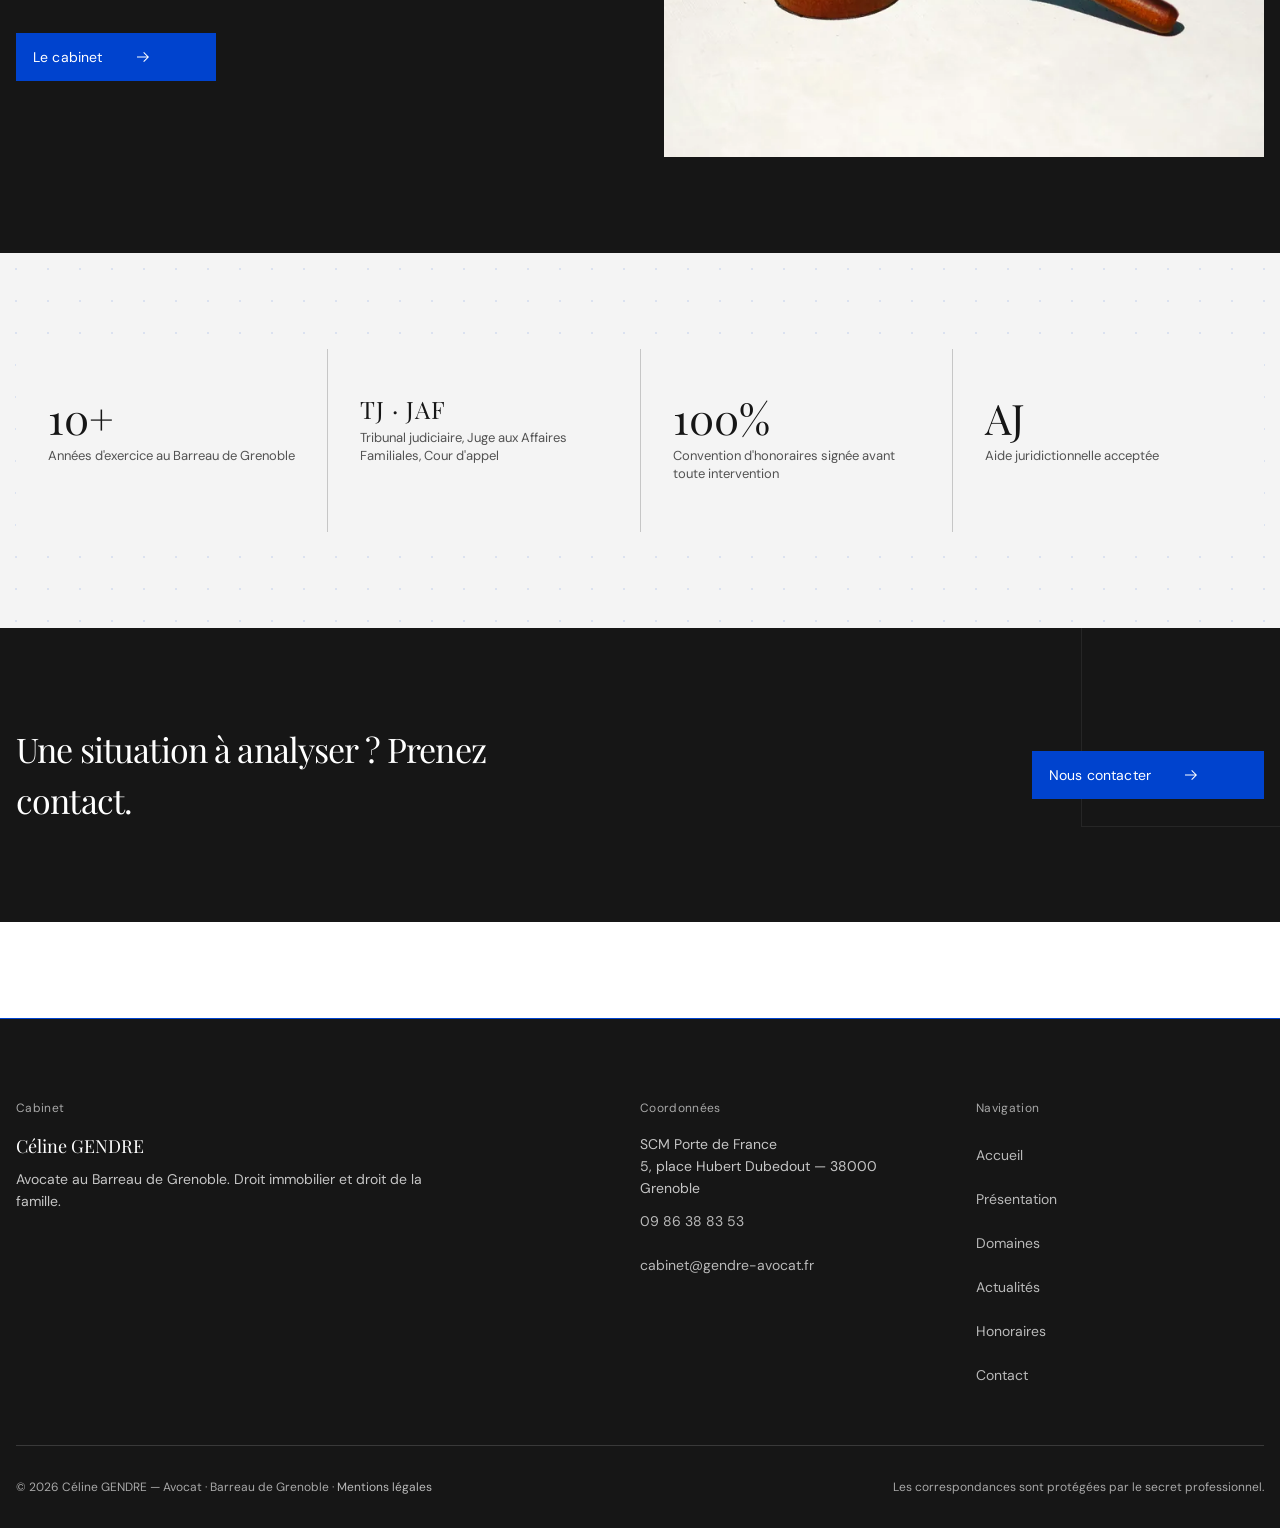
==== commit b721aa65: "fix(polish): audit fixes — a11y, theming, performance - Raise --on-dark-subtle #8d8d8d → #a8a8a8 (co" ====
--- a/index.html
+++ b/index.html
@@ -134,7 +134,7 @@
     color: var(--interactive);
     margin-top: auto;
   }
-  .domain-card__link svg { transition: transform 110ms cubic-bezier(0.2,0,.38,.9); }
+  .domain-card__link svg { transition: transform 200ms cubic-bezier(0.16, 1, 0.3, 1); }
   .domain-card:hover .domain-card__link svg { transform: translateX(4px); }
 
   /* ---- Section Approche ---- */
@@ -270,7 +270,7 @@
       <span>Céline GENDRE&nbsp;<span style="color:var(--on-dark-subtle);">Avocat</span></span>
     </a>
     <button class="cds-header__menu-toggle" data-menu-toggle aria-label="Menu" aria-expanded="false">
-      <svg width="20" height="20" viewBox="0 0 32 32" fill="currentColor"><rect x="4" y="8" width="24" height="2"/><rect x="4" y="15" width="24" height="2"/><rect x="4" y="22" width="24" height="2"/></svg>
+      <svg aria-hidden="true" width="20" height="20" viewBox="0 0 32 32" fill="currentColor"><rect x="4" y="8" width="24" height="2"/><rect x="4" y="15" width="24" height="2"/><rect x="4" y="22" width="24" height="2"/></svg>
     </button>
     <nav class="cds-header__nav" aria-label="Navigation principale">
       <a href="index.html" aria-current="page">Accueil</a>
@@ -295,11 +295,11 @@
       <div class="hero__actions">
         <a class="cds-btn cds-btn--primary" href="contact.html">
           Prendre rendez-vous
-          <svg class="cds-btn__icon" viewBox="0 0 32 32" fill="currentColor"><path d="M18 6l-1.43 1.39L24.15 15H4v2h20.15l-7.58 7.61L18 26l10-10z"/></svg>
+          <svg aria-hidden="true" class="cds-btn__icon" viewBox="0 0 32 32" fill="currentColor"><path d="M18 6l-1.43 1.39L24.15 15H4v2h20.15l-7.58 7.61L18 26l10-10z"/></svg>
         </a>
         <a class="cds-btn cds-btn--secondary" href="domaines.html">
           Nos domaines
-          <svg class="cds-btn__icon" viewBox="0 0 32 32" fill="currentColor"><path d="M18 6l-1.43 1.39L24.15 15H4v2h20.15l-7.58 7.61L18 26l10-10z"/></svg>
+          <svg aria-hidden="true" class="cds-btn__icon" viewBox="0 0 32 32" fill="currentColor"><path d="M18 6l-1.43 1.39L24.15 15H4v2h20.15l-7.58 7.61L18 26l10-10z"/></svg>
         </a>
       </div>
       <p class="hero__call">ou appelez directement le <a href="tel:+33986388353">09 86 38 83 53</a></p>
@@ -316,7 +316,7 @@
           <p class="domain-card__body">Construction, baux d'habitation et commerciaux, droit de propriété, copropriété. Assistance des particuliers et professionnels en litige ou en conseil.</p>
           <span class="domain-card__link">
             Explorer
-            <svg width="16" height="16" viewBox="0 0 32 32" fill="currentColor"><path d="M18 6l-1.43 1.39L24.15 15H4v2h20.15l-7.58 7.61L18 26l10-10z"/></svg>
+            <svg aria-hidden="true" width="16" height="16" viewBox="0 0 32 32" fill="currentColor"><path d="M18 6l-1.43 1.39L24.15 15H4v2h20.15l-7.58 7.61L18 26l10-10z"/></svg>
           </span>
         </a>
         <a class="domain-card" href="domaines.html#famille">
@@ -325,7 +325,7 @@
           <p class="domain-card__body">Divorce, séparation, autorité parentale, violences conjugales, assistance éducative et représentation des enfants.</p>
           <span class="domain-card__link">
             Explorer
-            <svg width="16" height="16" viewBox="0 0 32 32" fill="currentColor"><path d="M18 6l-1.43 1.39L24.15 15H4v2h20.15l-7.58 7.61L18 26l10-10z"/></svg>
+            <svg aria-hidden="true" width="16" height="16" viewBox="0 0 32 32" fill="currentColor"><path d="M18 6l-1.43 1.39L24.15 15H4v2h20.15l-7.58 7.61L18 26l10-10z"/></svg>
           </span>
         </a>
       </div>
@@ -341,7 +341,7 @@
           <p class="home-approche__body">Chaque dossier est unique. Le cabinet vous accompagne de façon personnalisée, de la première consultation à la résolution de votre affaire, avec transparence sur les honoraires et les stratégies envisageables.</p>
           <a class="cds-btn cds-btn--primary" href="presentation.html">
             Le cabinet
-            <svg class="cds-btn__icon" viewBox="0 0 32 32" fill="currentColor"><path d="M18 6l-1.43 1.39L24.15 15H4v2h20.15l-7.58 7.61L18 26l10-10z"/></svg>
+            <svg aria-hidden="true" class="cds-btn__icon" viewBox="0 0 32 32" fill="currentColor"><path d="M18 6l-1.43 1.39L24.15 15H4v2h20.15l-7.58 7.61L18 26l10-10z"/></svg>
           </a>
         </div>
         <img class="home-approche__img" src="assets/images/image-7.webp" alt="Consultation au cabinet d'avocat" width="640" height="480" loading="lazy" />
@@ -353,11 +353,11 @@
     <div class="cds-container">
       <div class="home-stats__grid">
         <div class="stat-cell">
-          <span class="stat-cell__num">10+</span>
+          <span class="stat-cell__num" aria-live="polite">10+</span>
           <span class="stat-cell__label">Années d'exercice au Barreau de Grenoble</span>
         </div>
         <div class="stat-cell">
-          <span class="stat-cell__num stat-cell__num--text">TJ · JAF</span>
+          <span class="stat-cell__num stat-cell__num--text" aria-live="polite">TJ · JAF</span>
           <span class="stat-cell__label">Tribunal judiciaire, Juge aux Affaires Familiales, Cour d'appel</span>
         </div>
         <div class="stat-cell">
@@ -365,7 +365,7 @@
           <span class="stat-cell__label">Convention d'honoraires signée avant toute intervention</span>
         </div>
         <div class="stat-cell">
-          <span class="stat-cell__num">AJ</span>
+          <span class="stat-cell__num" aria-live="polite">AJ</span>
           <span class="stat-cell__label">Aide juridictionnelle acceptée</span>
         </div>
       </div>
@@ -378,7 +378,7 @@
         <h2 class="home-cta__title">Une situation à analyser ? Prenez contact.</h2>
         <a class="cds-btn cds-btn--primary" href="contact.html">
           Nous contacter
-          <svg class="cds-btn__icon" viewBox="0 0 32 32" fill="currentColor"><path d="M18 6l-1.43 1.39L24.15 15H4v2h20.15l-7.58 7.61L18 26l10-10z"/></svg>
+          <svg aria-hidden="true" class="cds-btn__icon" viewBox="0 0 32 32" fill="currentColor"><path d="M18 6l-1.43 1.39L24.15 15H4v2h20.15l-7.58 7.61L18 26l10-10z"/></svg>
         </a>
       </div>
     </div>
--- a/assets/carbon.css
+++ b/assets/carbon.css
@@ -94,7 +94,7 @@
 
   /* Texte sur fonds sombres */
   --on-dark-mute: #c6c6c6;
-  --on-dark-subtle: #8d8d8d;
+  --on-dark-subtle: #a8a8a8;
 
   /* Overlays */
   --overlay-dark: rgba(22, 22, 22, 0.72);
@@ -205,7 +205,7 @@
   top: 0;
   z-index: 50;
   background-color: var(--header-bg);
-  color: #ffffff;
+  color: var(--text-on-color);
   height: 64px;
   display: flex;
   align-items: stretch;
@@ -226,14 +226,14 @@
   align-items: center;
   padding: 0 var(--sp-05);
   height: 64px;
-  color: #ffffff;
+  color: var(--text-on-color);
   font-size: 14px;
   font-weight: 600;
   letter-spacing: 0.16px;
   text-decoration: none;
   white-space: nowrap;
 }
-.cds-header__brand:hover { color: #ffffff; text-decoration: none; background-color: var(--header-hover); }
+.cds-header__brand:hover { color: var(--text-on-color); text-decoration: none; background-color: var(--header-hover); }
 .cds-header__brand-mark {
   display: inline-block;
   width: 32px;
@@ -253,7 +253,7 @@
   font-size: 12px;
   letter-spacing: 0.5px;
   font-weight: 600;
-  color: #ffffff;
+  color: var(--text-on-color);
 }
 
 .cds-header__nav {
@@ -279,12 +279,12 @@
 }
 .cds-header__nav a:hover {
   background-color: var(--header-hover);
-  color: #ffffff;
+  color: var(--text-on-color);
   text-decoration: none;
   opacity: 1;
 }
 .cds-header__nav a[aria-current="page"] {
-  color: #ffffff;
+  color: var(--text-on-color);
   border-bottom-color: var(--interactive);
 }
 
@@ -296,14 +296,14 @@
   padding: 0 var(--sp-05);
   height: 64px;
   background-color: var(--interactive);
-  color: #ffffff;
+  color: var(--text-on-color);
   font-size: 14px;
   border: none;
   text-decoration: none;
 }
 .cds-header__action:hover {
   background-color: var(--interactive-hover);
-  color: #ffffff;
+  color: var(--text-on-color);
   text-decoration: none;
 }
 
@@ -316,7 +316,7 @@
   height: 64px;
   background: transparent;
   border: none;
-  color: #ffffff;
+  color: var(--text-on-color);
   padding: 0;
 }
 .cds-header__menu-toggle:hover { background-color: var(--header-hover); }
@@ -449,7 +449,7 @@
 /* a:visited (0,1,1) beat .cds-btn--primary (0,1,0) — compound selectors restore correct text color */
 a.cds-btn--primary:link, a.cds-btn--primary:visited { color: var(--text-on-color); }
 a.cds-btn--secondary:link, a.cds-btn--secondary:visited { color: var(--text-on-color); }
-a.cds-header__action:link, a.cds-header__action:visited { color: #ffffff; }
+a.cds-header__action:link, a.cds-header__action:visited { color: var(--text-on-color); }
 
 .cds-btn:focus-visible {
   outline: none;
@@ -572,8 +572,8 @@
   margin-top: var(--sp-12);
   border-top: 1px solid var(--interactive);
 }
-.cds-footer a { color: #ffffff; opacity: 0.7; transition: opacity 150ms var(--easing-standard); }
-.cds-footer a:hover { color: #ffffff; text-decoration: underline; opacity: 1; }
+.cds-footer a { color: var(--text-on-color); opacity: 0.7; transition: opacity 150ms var(--easing-standard); }
+.cds-footer a:hover { color: var(--text-on-color); text-decoration: underline; opacity: 1; }
 
 .cds-footer__grid {
   display: grid;
@@ -603,7 +603,7 @@
 .cds-footer__col li a { display: flex; align-items: center; min-height: 44px; line-height: 22px; }
 
 .cds-footer__brand-name {
-  color: #ffffff;
+  color: var(--text-on-color);
   font-size: 18px;
   font-weight: 400;
   letter-spacing: 0;
